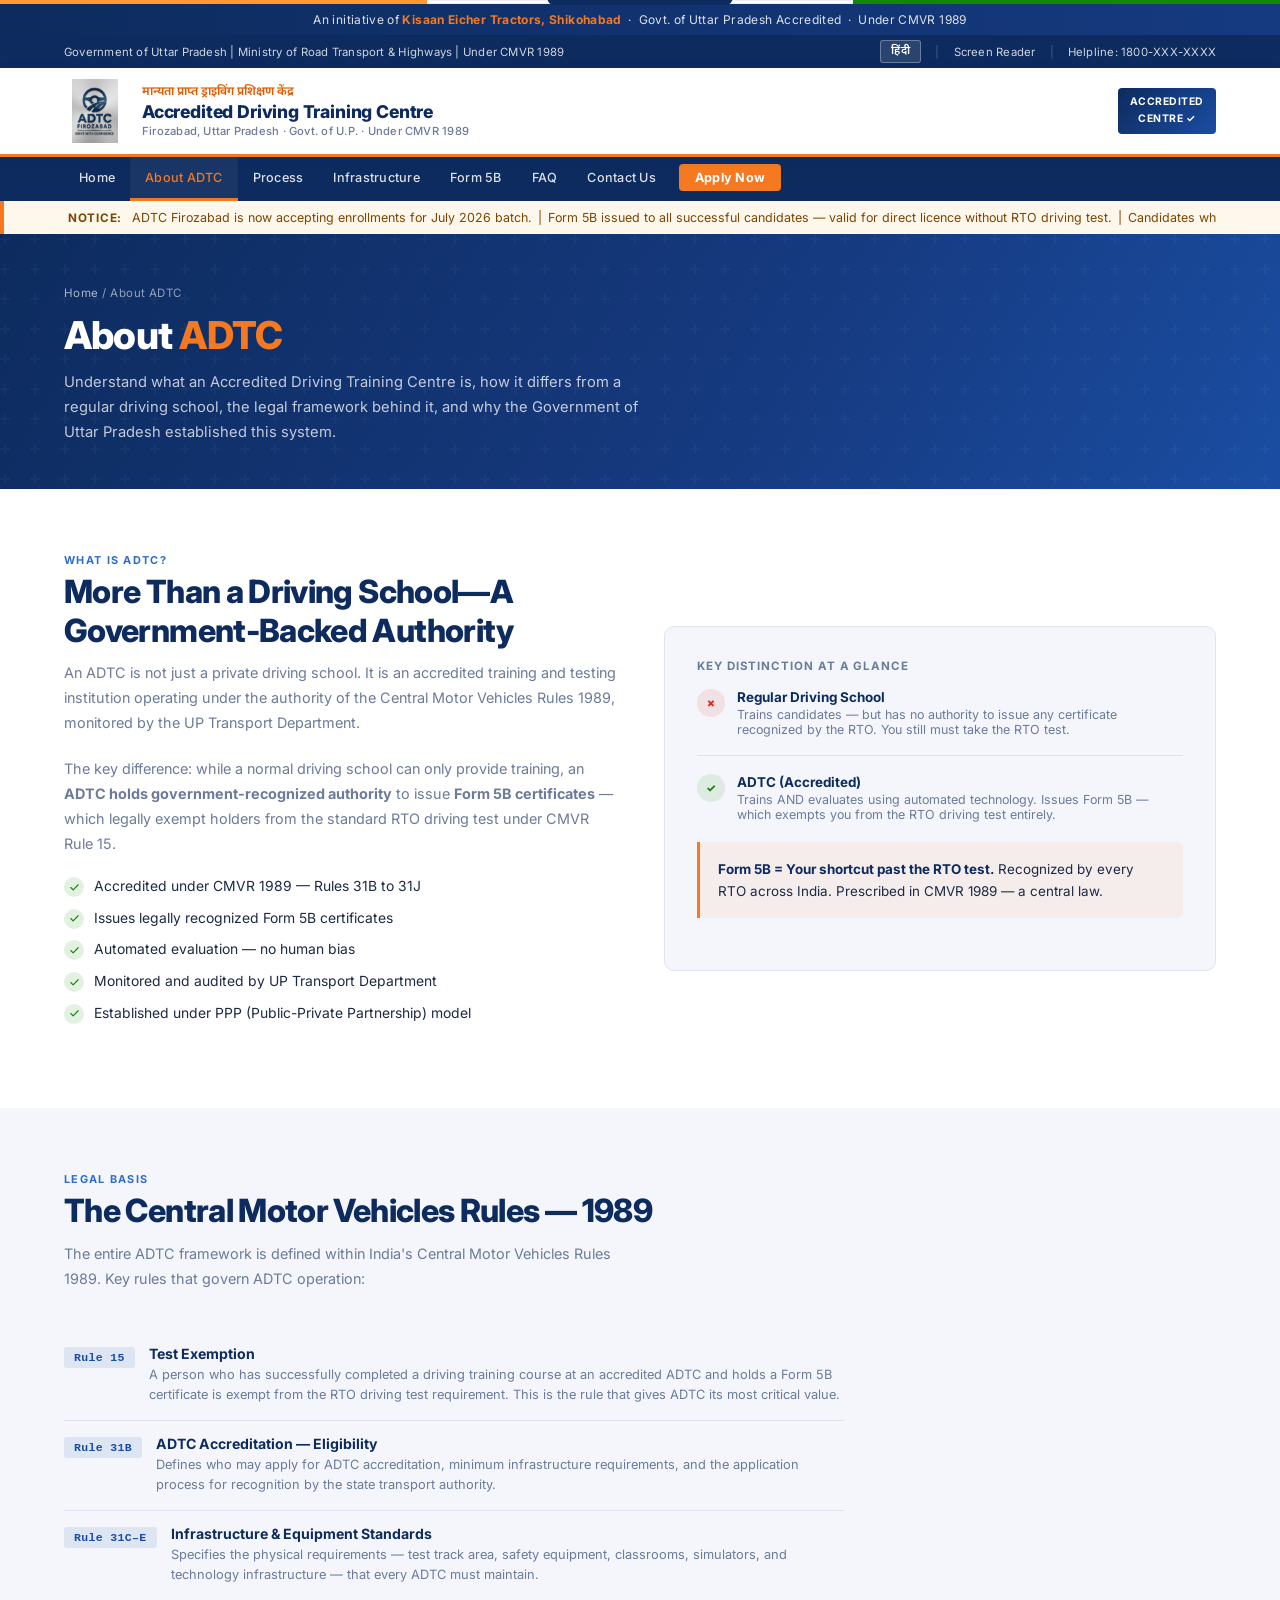
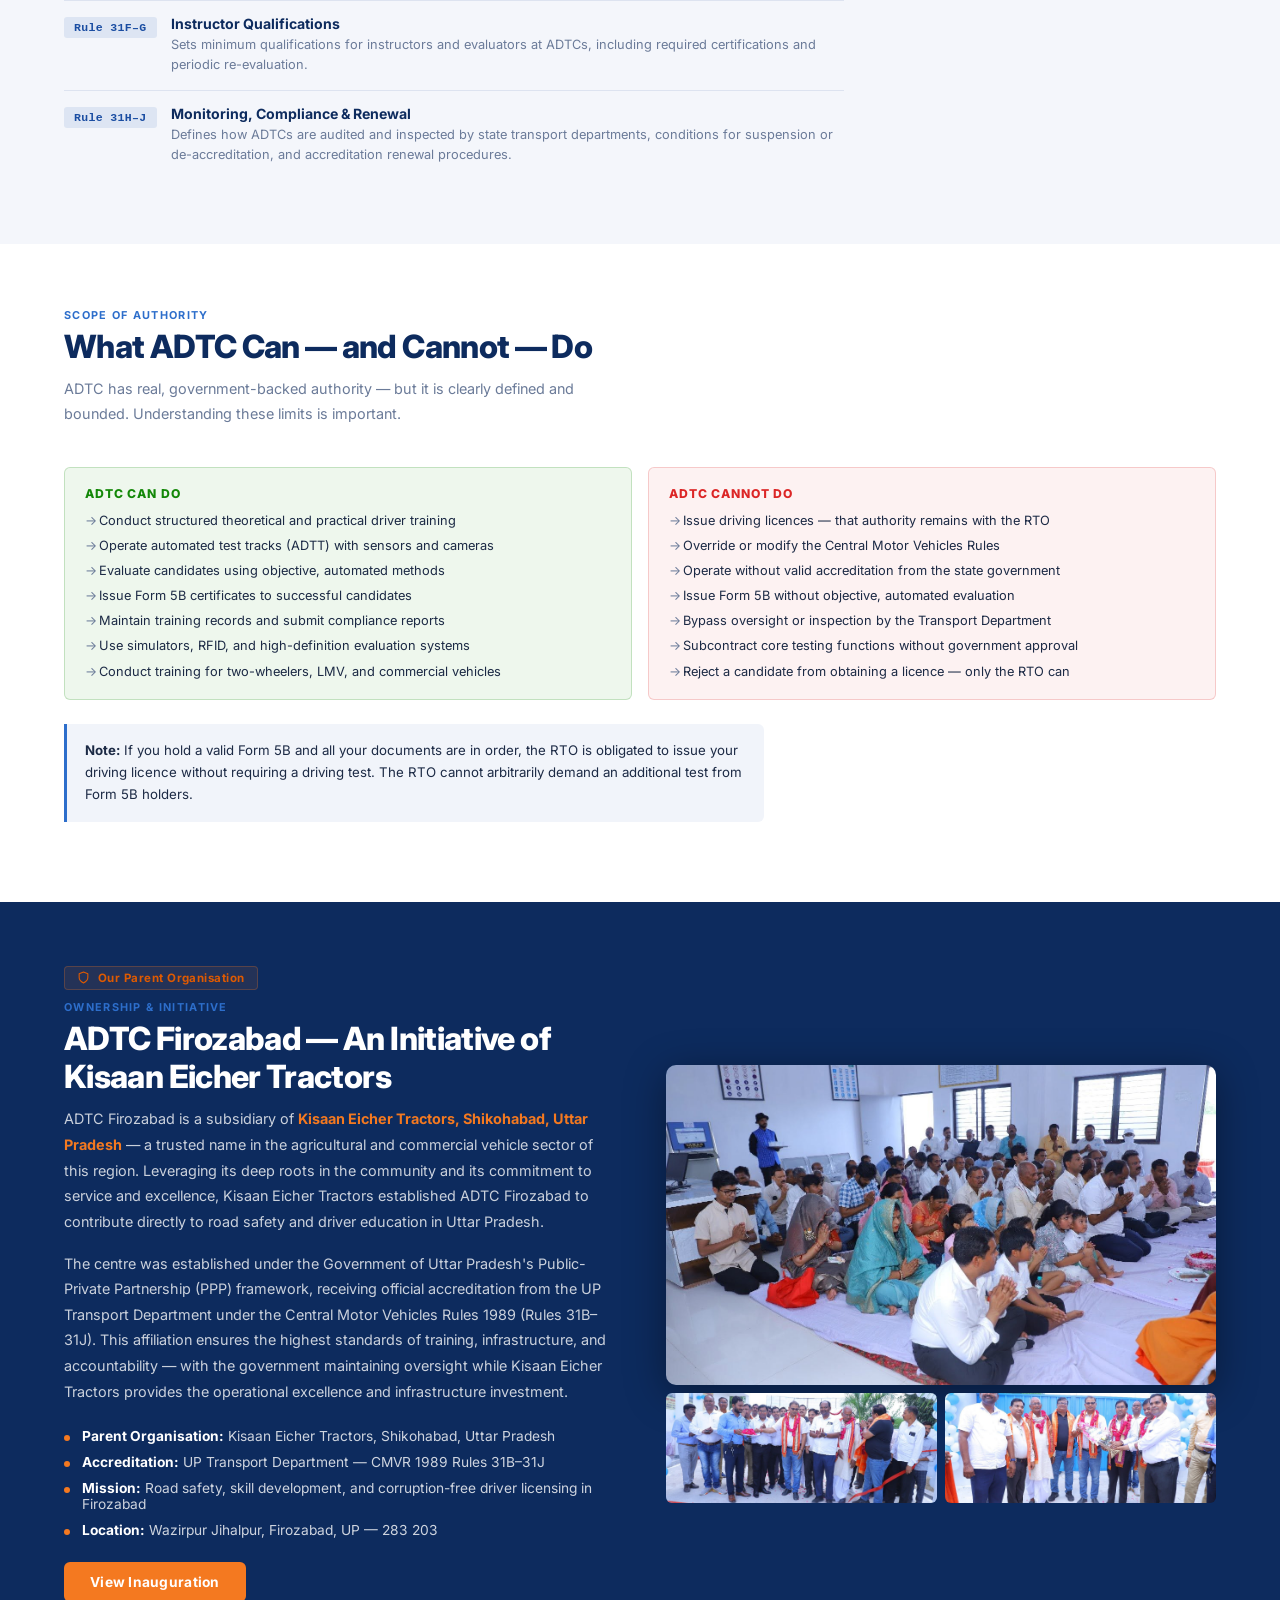
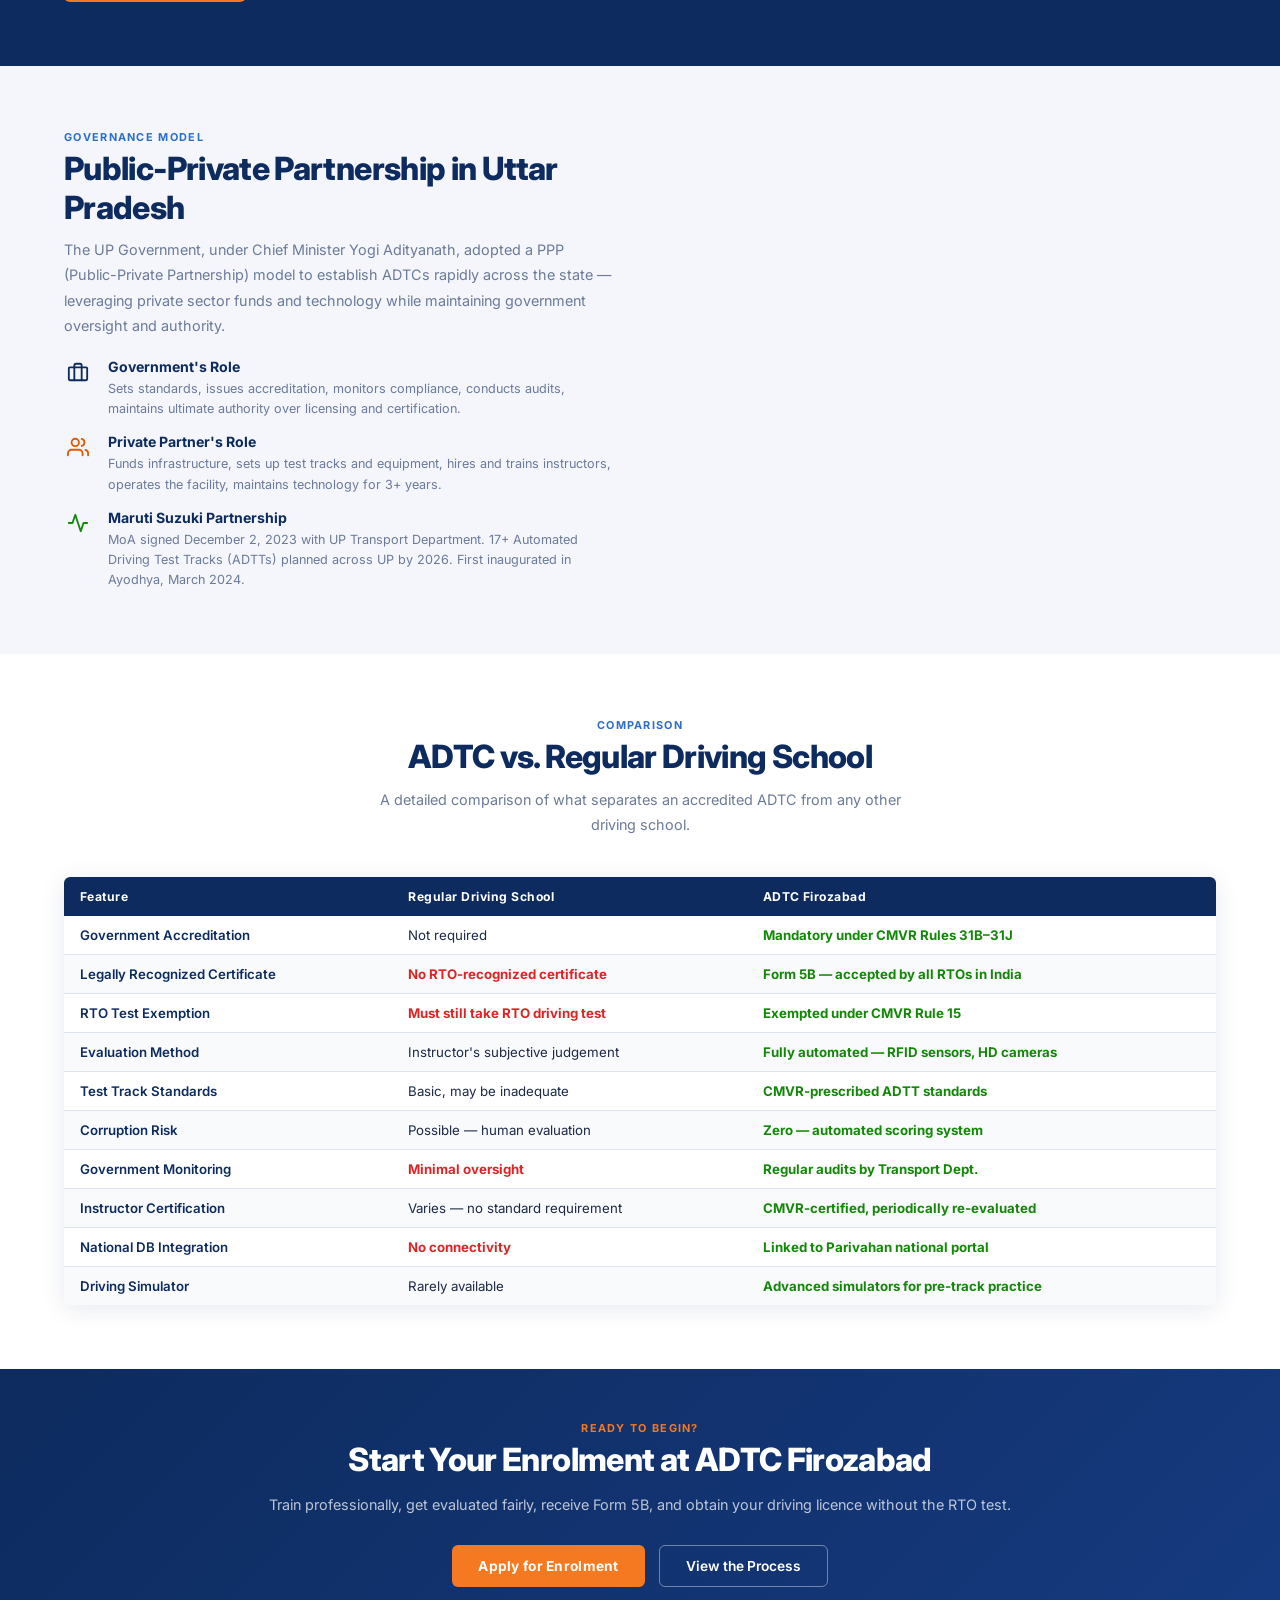
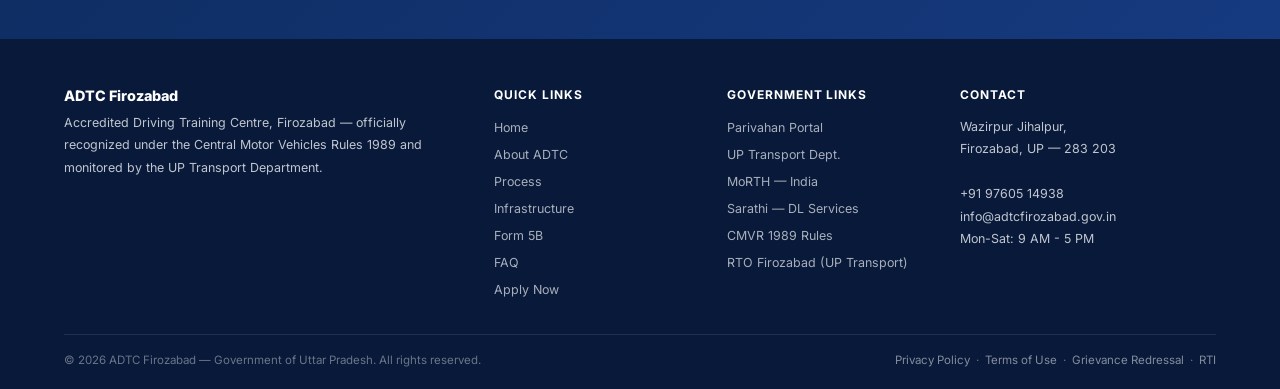
==== about.html @ 5db29a9b "Initial release: ADTC Firozabad official website Static website for the Accredited Driving Training " ====
﻿<!DOCTYPE html>
<html lang="en">
<head>
  <meta charset="UTF-8"/>
  <meta name="viewport" content="width=device-width, initial-scale=1.0"/>
  <title>About ADTC | Accredited Driving Training Centre — Firozabad</title>
  <link rel="stylesheet" href="styles.css"/>
</head>
<body>

<a href="#main-content" class="skip-link" data-key="skip">Skip to Main Content</a>
<div class="tricolor-bar"><div class="tc-saffron"></div><div class="tc-white"></div><div class="tc-green"></div></div>

<div class="ownership-bar">
  An initiative of <strong>Kisaan Eicher Tractors, Shikohabad</strong> &nbsp;&middot;&nbsp; Govt. of Uttar Pradesh Accredited &nbsp;&middot;&nbsp; Under CMVR 1989
</div>
<div class="top-strip">
  <span class="strip-left" data-key="govt-strip">Government of Uttar Pradesh | Ministry of Road Transport &amp; Highways | Under CMVR 1989</span>
  <div class="strip-right">
    <button class="lang-btn" id="lang-toggle">हिंदी</button>
    <span class="strip-divider">|</span>
    <a href="#main-content" data-key="screen">Screen Reader</a>
    <span class="strip-divider">|</span>
    <a href="tel:1033" data-key="helpline">Helpline: 1033 (Road Safety)</a>
  </div>
</div>

<header>
  <div class="logo-emblem" aria-hidden="true">
    <img src="logo/Gemini_Generated_Image_n7xuzqn7xuzqn7xu.png" alt="ADTC Firozabad" style="height:64px;width:auto;object-fit:contain;display:block;"/>
  </div>
  <div class="logo-text">
    <div class="hindi-name">मान्यता प्राप्त ड्राइविंग प्रशिक्षण केंद्र</div>
    <div class="main-name" data-key="centre-name">Accredited Driving Training Centre</div>
    <div class="sub-name" data-key="centre-sub">Firozabad, Uttar Pradesh · Govt. of U.P. · Under CMVR 1989</div>
  </div>
  <div class="header-badge" data-key="acc-badge">ACCREDITED&#10;CENTRE ✓</div>
</header>

<nav role="navigation" aria-label="Main navigation">
  <ul class="nav-links" id="navLinks">
    <li><a href="index.html" data-key="nav-home">Home</a></li>
    <li><a href="about.html" data-key="nav-about">About ADTC</a></li>
    <li><a href="process.html" data-key="nav-process">Process</a></li>
    <li><a href="infrastructure.html" data-key="nav-infra">Infrastructure</a></li>
    <li><a href="form5b.html" data-key="nav-form5b">Form 5B</a></li>
    <li><a href="faq.html" data-key="nav-faq">FAQ</a></li>
    <li><a href="contact.html" data-key="nav-contact">Contact Us</a></li>
    <li><a href="enroll.html" class="nav-cta" data-key="nav-apply">Apply Now</a></li>
  </ul>
  <button class="hamburger" id="hamburger" aria-label="Open navigation menu"><span></span><span></span><span></span></button>
</nav>

<div class="notice-bar" role="region" aria-label="Announcements">
  <span class="notice-label" data-key="notice-label">NOTICE:</span>
  <div class="notice-track-wrap">
    <span class="notice-track" data-key="notice-text">ADTC Firozabad is now accepting enrollments for July 2026 batch. &nbsp;|&nbsp; Form 5B issued to all successful candidates. &nbsp;|&nbsp; Exempted from RTO driving test under CMVR Rule 15.</span>
  </div>
</div>

<main id="main-content" tabindex="-1">

  <div class="page-hero">
    <div class="page-hero-inner">
      <div class="page-hero-crumb"><a href="index.html">Home</a> / About ADTC</div>
      <h1>About <span>ADTC</span></h1>
      <p>Understand what an Accredited Driving Training Centre is, how it differs from a regular driving school, the legal framework behind it, and why the Government of Uttar Pradesh established this system.</p>
    </div>
  </div>

  <!-- WHAT IS ADTC -->
  <section class="section">
    <div class="grid-2 grid-2-center">
      <div>
        <span class="section-label" data-key="about-label">What is ADTC?</span>
        <h2 class="section-title" data-key="about-h2">More Than a Driving School — A Government-Backed Authority</h2>
        <p style="font-size:.90rem;color:var(--muted);line-height:1.75;margin-bottom:20px;" data-key="about-p">An ADTC is not just a private driving school. It is a government-accredited training and testing institution operating under the authority of the Central Motor Vehicles Rules 1989, monitored by the UP Transport Department.</p>
        <p style="font-size:.90rem;color:var(--muted);line-height:1.75;margin-bottom:20px;">The key difference: while a normal driving school can only provide training, an <strong>ADTC holds government-recognized authority</strong> to issue <strong>Form 5B certificates</strong> — which legally exempt holders from the standard RTO driving test under CMVR Rule 15.</p>
        <ul class="check-list">
          <li><span class="chk"><svg viewBox="0 0 24 24" fill="none" stroke="currentColor" stroke-width="2.5" stroke-linecap="round" stroke-linejoin="round" aria-hidden="true"><polyline points="20,6 9,17 4,12"/></svg></span>Accredited under CMVR 1989 — Rules 31B to 31J</li>
          <li><span class="chk"><svg viewBox="0 0 24 24" fill="none" stroke="currentColor" stroke-width="2.5" stroke-linecap="round" stroke-linejoin="round" aria-hidden="true"><polyline points="20,6 9,17 4,12"/></svg></span>Issues legally recognized Form 5B certificates</li>
          <li><span class="chk"><svg viewBox="0 0 24 24" fill="none" stroke="currentColor" stroke-width="2.5" stroke-linecap="round" stroke-linejoin="round" aria-hidden="true"><polyline points="20,6 9,17 4,12"/></svg></span>Automated evaluation — no human bias</li>
          <li><span class="chk"><svg viewBox="0 0 24 24" fill="none" stroke="currentColor" stroke-width="2.5" stroke-linecap="round" stroke-linejoin="round" aria-hidden="true"><polyline points="20,6 9,17 4,12"/></svg></span>Monitored and audited by UP Transport Department</li>
          <li><span class="chk"><svg viewBox="0 0 24 24" fill="none" stroke="currentColor" stroke-width="2.5" stroke-linecap="round" stroke-linejoin="round" aria-hidden="true"><polyline points="20,6 9,17 4,12"/></svg></span>Established under PPP (Public-Private Partnership) model</li>
        </ul>
      </div>
      <div>
        <div style="background:var(--off);border:1px solid var(--border);border-radius:10px;padding:32px;">
          <div style="font-size:.72rem;font-weight:700;letter-spacing:.08em;color:var(--muted);text-transform:uppercase;margin-bottom:16px;">Key Distinction at a Glance</div>
          <div style="display:flex;flex-direction:column;gap:14px;">
            <div style="display:flex;gap:12px;align-items:flex-start;">
              <div style="width:28px;height:28px;border-radius:50%;background:rgba(220,38,38,.10);color:#dc2626;display:flex;align-items:center;justify-content:center;flex-shrink:0;font-size:.70rem;font-weight:800;">✗</div>
              <div><div style="font-size:.84rem;font-weight:700;color:var(--navy);">Regular Driving School</div><div style="font-size:.78rem;color:var(--muted);margin-top:2px;">Trains candidates — but has no authority to issue any certificate recognized by the RTO. You still must take the RTO test.</div></div>
            </div>
            <div style="border-top:1px solid var(--border);margin:4px 0;"></div>
            <div style="display:flex;gap:12px;align-items:flex-start;">
              <div style="width:28px;height:28px;border-radius:50%;background:rgba(19,136,8,.10);color:var(--green);display:flex;align-items:center;justify-content:center;flex-shrink:0;font-size:.70rem;font-weight:800;">✓</div>
              <div><div style="font-size:.84rem;font-weight:700;color:var(--navy);">ADTC (Accredited)</div><div style="font-size:.78rem;color:var(--muted);margin-top:2px;">Trains AND evaluates using automated technology. Issues Form 5B — which exempts you from the RTO driving test entirely.</div></div>
            </div>
          </div>
          <div class="highlight-box" style="margin-top:20px;">
            <p><strong>Form 5B = Your shortcut past the RTO test.</strong> Recognized by every RTO across India. Prescribed in CMVR 1989 — a central law.</p>
          </div>
        </div>
      </div>
    </div>
  </section>

  <!-- LEGAL FRAMEWORK -->
  <section class="section section-alt">
    <div class="section-header">
      <span class="section-label">Legal Basis</span>
      <h2 class="section-title">The Central Motor Vehicles Rules — 1989</h2>
      <p class="section-desc">The entire ADTC framework is defined within India's Central Motor Vehicles Rules 1989. Key rules that govern ADTC operation:</p>
    </div>
    <div style="max-width:780px;">
      <div class="legal-rule">
        <div class="rule-tag">Rule 15</div>
        <div class="rule-text">
          <h4>Test Exemption</h4>
          <p>A person who has successfully completed a driving training course at an accredited ADTC and holds a Form 5B certificate is exempt from the RTO driving test requirement. This is the rule that gives ADTC its most critical value.</p>
        </div>
      </div>
      <div class="legal-rule">
        <div class="rule-tag">Rule 31B</div>
        <div class="rule-text">
          <h4>ADTC Accreditation — Eligibility</h4>
          <p>Defines who may apply for ADTC accreditation, minimum infrastructure requirements, and the application process for recognition by the state transport authority.</p>
        </div>
      </div>
      <div class="legal-rule">
        <div class="rule-tag">Rule 31C–E</div>
        <div class="rule-text">
          <h4>Infrastructure &amp; Equipment Standards</h4>
          <p>Specifies the physical requirements — test track area, safety equipment, classrooms, simulators, and technology infrastructure — that every ADTC must maintain.</p>
        </div>
      </div>
      <div class="legal-rule">
        <div class="rule-tag">Rule 31F–G</div>
        <div class="rule-text">
          <h4>Instructor Qualifications</h4>
          <p>Sets minimum qualifications for instructors and evaluators at ADTCs, including required certifications and periodic re-evaluation.</p>
        </div>
      </div>
      <div class="legal-rule">
        <div class="rule-tag">Rule 31H–J</div>
        <div class="rule-text">
          <h4>Monitoring, Compliance &amp; Renewal</h4>
          <p>Defines how ADTCs are audited and inspected by state transport departments, conditions for suspension or de-accreditation, and accreditation renewal procedures.</p>
        </div>
      </div>
    </div>
  </section>

  <!-- AUTHORITY: CAN / CANNOT -->
  <section class="section">
    <div class="section-header">
      <span class="section-label">Scope of Authority</span>
      <h2 class="section-title">What ADTC Can — and Cannot — Do</h2>
      <p class="section-desc">ADTC has real, government-backed authority — but it is clearly defined and bounded. Understanding these limits is important.</p>
    </div>
    <div class="authority-grid">
      <div class="auth-box auth-can">
        <h4>ADTC Can Do</h4>
        <ul>
          <li>Conduct structured theoretical and practical driver training</li>
          <li>Operate automated test tracks (ADTT) with sensors and cameras</li>
          <li>Evaluate candidates using objective, automated methods</li>
          <li>Issue Form 5B certificates to successful candidates</li>
          <li>Maintain training records and submit compliance reports</li>
          <li>Use simulators, RFID, and high-definition evaluation systems</li>
          <li>Conduct training for two-wheelers, LMV, and commercial vehicles</li>
        </ul>
      </div>
      <div class="auth-box auth-cant">
        <h4>ADTC Cannot Do</h4>
        <ul>
          <li>Issue driving licences — that authority remains with the RTO</li>
          <li>Override or modify the Central Motor Vehicles Rules</li>
          <li>Operate without valid accreditation from the state government</li>
          <li>Issue Form 5B without objective, automated evaluation</li>
          <li>Bypass oversight or inspection by the Transport Department</li>
          <li>Subcontract core testing functions without government approval</li>
          <li>Reject a candidate from obtaining a licence — only the RTO can</li>
        </ul>
      </div>
    </div>
    <div class="info-box" style="margin-top:24px;max-width:700px;">
      <p><strong>Note:</strong> If you hold a valid Form 5B and all your documents are in order, the RTO is obligated to issue your driving licence without requiring a driving test. The RTO cannot arbitrarily demand an additional test from Form 5B holders.</p>
    </div>
  </section>

  <!-- OWNERSHIP: KISAAN EICHER -->
  <section class="section" style="background:var(--navy);color:#fff;">
    <div class="grid-2 grid-2-center" style="gap:52px;">
      <div>
        <div class="owner-tag">
          <svg viewBox="0 0 24 24" fill="none" stroke="currentColor" stroke-width="2" stroke-linecap="round" stroke-linejoin="round" width="13" height="13" aria-hidden="true"><path d="M12 22s8-4 8-10V5l-8-3-8 3v7c0 6 8 10 8 10z"/></svg>
          Our Parent Organisation
        </div>
        <span class="section-label">Ownership &amp; Initiative</span>
        <h2 class="section-title" style="color:#fff;">ADTC Firozabad — An Initiative of Kisaan Eicher Tractors</h2>
        <p style="font-size:.90rem;color:rgba(255,255,255,.78);line-height:1.78;margin-bottom:16px;">
          ADTC Firozabad is a subsidiary of <strong style="color:var(--saffron);">Kisaan Eicher Tractors, Shikohabad, Uttar Pradesh</strong> — a trusted name in the agricultural and commercial vehicle sector of this region. Leveraging its deep roots in the community and its commitment to service and excellence, Kisaan Eicher Tractors established ADTC Firozabad to contribute directly to road safety and driver education in Uttar Pradesh.
        </p>
        <p style="font-size:.90rem;color:rgba(255,255,255,.78);line-height:1.78;margin-bottom:24px;">
          The centre was established under the Government of Uttar Pradesh's Public-Private Partnership (PPP) framework, receiving official accreditation from the UP Transport Department under the Central Motor Vehicles Rules 1989 (Rules 31B–31J). This affiliation ensures the highest standards of training, infrastructure, and accountability — with the government maintaining oversight while Kisaan Eicher Tractors provides the operational excellence and infrastructure investment.
        </p>
        <div style="display:flex;flex-direction:column;gap:10px;margin-bottom:24px;">
          <div style="display:flex;gap:12px;align-items:flex-start;">
            <div style="width:6px;height:6px;border-radius:50%;background:var(--saffron);flex-shrink:0;margin-top:7px;"></div>
            <span style="font-size:.86rem;color:rgba(255,255,255,.80);"><strong style="color:#fff;">Parent Organisation:</strong> Kisaan Eicher Tractors, Shikohabad, Uttar Pradesh</span>
          </div>
          <div style="display:flex;gap:12px;align-items:flex-start;">
            <div style="width:6px;height:6px;border-radius:50%;background:var(--saffron);flex-shrink:0;margin-top:7px;"></div>
            <span style="font-size:.86rem;color:rgba(255,255,255,.80);"><strong style="color:#fff;">Accreditation:</strong> UP Transport Department — CMVR 1989 Rules 31B–31J</span>
          </div>
          <div style="display:flex;gap:12px;align-items:flex-start;">
            <div style="width:6px;height:6px;border-radius:50%;background:var(--saffron);flex-shrink:0;margin-top:7px;"></div>
            <span style="font-size:.86rem;color:rgba(255,255,255,.80);"><strong style="color:#fff;">Mission:</strong> Road safety, skill development, and corruption-free driver licensing in Firozabad</span>
          </div>
          <div style="display:flex;gap:12px;align-items:flex-start;">
            <div style="width:6px;height:6px;border-radius:50%;background:var(--saffron);flex-shrink:0;margin-top:7px;"></div>
            <span style="font-size:.86rem;color:rgba(255,255,255,.80);"><strong style="color:#fff;">Location:</strong> Wazirpur Jihalpur, Firozabad, UP — 283 203</span>
          </div>
        </div>
        <a href="inauguration.html" class="btn-primary">View Inauguration</a>
      </div>
      <div>
        <!-- Inauguration photo feature -->
        <div style="border-radius:10px;overflow:hidden;box-shadow:0 8px 40px rgba(0,0,0,.40);">
          <img src="inaugration/540270522_122118559070961921_4867444139799136682_n.jpg"
               alt="ADTC Firozabad inauguration — Kisaan Eicher Tractors"
               style="width:100%;height:320px;object-fit:cover;display:block;"
               loading="lazy"/>
        </div>
        <div style="display:grid;grid-template-columns:1fr 1fr;gap:8px;margin-top:8px;">
          <div style="border-radius:6px;overflow:hidden;">
            <img src="inaugration/540607357_122118559196961921_6285675502783844334_n.jpg" alt="Inauguration" style="width:100%;height:110px;object-fit:cover;display:block;" loading="lazy"/>
          </div>
          <div style="border-radius:6px;overflow:hidden;">
            <img src="inaugration/541504365_122118559136961921_4241735567549159049_n.jpg" alt="Inauguration" style="width:100%;height:110px;object-fit:cover;display:block;" loading="lazy"/>
          </div>
        </div>
      </div>
    </div>
  </section>

  <!-- PPP MODEL -->
  <section class="section section-alt">
    <div class="grid-2 grid-2-center">
      <div>
        <span class="section-label">Governance Model</span>
        <h2 class="section-title">Public-Private Partnership in Uttar Pradesh</h2>
        <p style="font-size:.90rem;color:var(--muted);line-height:1.75;margin-bottom:20px;">The UP Government, under Chief Minister Yogi Adityanath, adopted a PPP (Public-Private Partnership) model to establish ADTCs rapidly across the state — leveraging private sector funds and technology while maintaining government oversight and authority.</p>
        <div style="display:flex;flex-direction:column;gap:14px;">
          <div class="feature-item">
            <div class="icon-box ib-navy"><svg viewBox="0 0 24 24" fill="none" stroke="currentColor" stroke-width="2" stroke-linecap="round" stroke-linejoin="round" aria-hidden="true"><rect x="2" y="7" width="20" height="14" rx="1"/><path d="M16 21V5a2 2 0 00-2-2h-4a2 2 0 00-2 2v16"/></svg></div>
            <div class="fi-text"><h4>Government's Role</h4><p>Sets standards, issues accreditation, monitors compliance, conducts audits, maintains ultimate authority over licensing and certification.</p></div>
          </div>
          <div class="feature-item">
            <div class="icon-box ib-org"><svg viewBox="0 0 24 24" fill="none" stroke="currentColor" stroke-width="2" stroke-linecap="round" stroke-linejoin="round" aria-hidden="true"><path d="M17 21v-2a4 4 0 00-4-4H5a4 4 0 00-4 4v2"/><circle cx="9" cy="7" r="4"/><path d="M23 21v-2a4 4 0 00-3-3.87"/><path d="M16 3.13a4 4 0 010 7.75"/></svg></div>
            <div class="fi-text"><h4>Private Partner's Role</h4><p>Funds infrastructure, sets up test tracks and equipment, hires and trains instructors, operates the facility, maintains technology for 3+ years.</p></div>
          </div>
          <div class="feature-item">
            <div class="icon-box ib-green"><svg viewBox="0 0 24 24" fill="none" stroke="currentColor" stroke-width="2" stroke-linecap="round" stroke-linejoin="round" aria-hidden="true"><polyline points="22,12 18,12 15,21 9,3 6,12 2,12"/></svg></div>
            <div class="fi-text"><h4>Maruti Suzuki Partnership</h4><p>MoA signed December 2, 2023 with UP Transport Department. 17+ Automated Driving Test Tracks (ADTTs) planned across UP by 2026. First inaugurated in Ayodhya, March 2024.</p></div>
          </div>
        </div>
      </div>
    </div>
  </section>

  <!-- COMPARISON TABLE -->
  <section class="section">
    <div class="section-header centered">
      <span class="section-label">Comparison</span>
      <h2 class="section-title">ADTC vs. Regular Driving School</h2>
      <p class="section-desc">A detailed comparison of what separates an accredited ADTC from any other driving school.</p>
    </div>
    <div class="data-table-wrap">
      <table class="data-table">
        <thead>
          <tr><th>Feature</th><th>Regular Driving School</th><th>ADTC Firozabad</th></tr>
        </thead>
        <tbody>
          <tr><td>Government Accreditation</td><td>Not required</td><td><span class="badge-yes">Mandatory under CMVR Rules 31B–31J</span></td></tr>
          <tr><td>Legally Recognized Certificate</td><td><span class="badge-no">No RTO-recognized certificate</span></td><td><span class="badge-yes">Form 5B — accepted by all RTOs in India</span></td></tr>
          <tr><td>RTO Test Exemption</td><td><span class="badge-no">Must still take RTO driving test</span></td><td><span class="badge-yes">Exempted under CMVR Rule 15</span></td></tr>
          <tr><td>Evaluation Method</td><td>Instructor's subjective judgement</td><td><span class="badge-yes">Fully automated — RFID sensors, HD cameras</span></td></tr>
          <tr><td>Test Track Standards</td><td>Basic, may be inadequate</td><td><span class="badge-yes">CMVR-prescribed ADTT standards</span></td></tr>
          <tr><td>Corruption Risk</td><td>Possible — human evaluation</td><td><span class="badge-yes">Zero — automated scoring system</span></td></tr>
          <tr><td>Government Monitoring</td><td><span class="badge-no">Minimal oversight</span></td><td><span class="badge-yes">Regular audits by Transport Dept.</span></td></tr>
          <tr><td>Instructor Certification</td><td>Varies — no standard requirement</td><td><span class="badge-yes">CMVR-certified, periodically re-evaluated</span></td></tr>
          <tr><td>National DB Integration</td><td><span class="badge-no">No connectivity</span></td><td><span class="badge-yes">Linked to Parivahan national portal</span></td></tr>
          <tr><td>Driving Simulator</td><td>Rarely available</td><td><span class="badge-yes">Advanced simulators for pre-track practice</span></td></tr>
        </tbody>
      </table>
    </div>
  </section>

  <!-- CTA -->
  <section class="section section-navy" style="text-align:center;padding:52px 5%;">
    <span class="section-label">Ready to Begin?</span>
    <h2 class="section-title" style="margin:0 auto 12px;">Start Your Enrolment at ADTC Firozabad</h2>
    <p class="section-desc" style="margin:0 auto 28px;">Train professionally, get evaluated fairly, receive Form 5B, and obtain your driving licence without the RTO test.</p>
    <div style="display:flex;gap:14px;justify-content:center;flex-wrap:wrap;">
      <a href="enroll.html" class="btn-primary">Apply for Enrolment</a>
      <a href="process.html" class="btn-outline">View the Process</a>
    </div>
  </section>

</main>

<footer>
  <div class="footer-grid">
    <div class="footer-col">
      <div class="footer-brand" data-key="f-brand">ADTC Firozabad</div>
      <p>Accredited Driving Training Centre, Firozabad — officially recognized under the Central Motor Vehicles Rules 1989 and monitored by the UP Transport Department.</p>
    </div>
    <div class="footer-col">
      <h4 data-key="f-h2">Quick Links</h4>
      <ul>
        <li><a href="index.html">Home</a></li><li><a href="about.html">About ADTC</a></li><li><a href="process.html">Process</a></li>
        <li><a href="infrastructure.html">Infrastructure</a></li><li><a href="form5b.html">Form 5B</a></li><li><a href="faq.html">FAQ</a></li><li><a href="enroll.html">Apply Now</a></li>
      </ul>
    </div>
    <div class="footer-col">
      <h4 data-key="f-h3">Government Links</h4>
      <ul>
        <li><a href="https://parivahan.gov.in/" target="_blank" rel="noopener noreferrer">Parivahan Portal</a></li><li><a href="https://uptransport.upsdc.gov.in/" target="_blank" rel="noopener noreferrer">UP Transport Dept.</a></li>
        <li><a href="https://morth.nic.in/" target="_blank" rel="noopener noreferrer">MoRTH — India</a></li><li><a href="https://sarathi.parivahan.gov.in/" target="_blank" rel="noopener noreferrer">Sarathi — DL Services</a></li>
        <li><a href="https://morth.nic.in/central-motor-vehicle-rules" target="_blank" rel="noopener noreferrer">CMVR 1989 Rules</a></li><li><a href="https://uptransport.upsdc.gov.in/" target="_blank" rel="noopener noreferrer">RTO Firozabad (UP Transport)</a></li>
      </ul>
    </div>
    <div class="footer-col">
      <h4 data-key="f-h4">Contact</h4>
      <p>Wazirpur Jihalpur,<br>Firozabad, UP — 283 203<br><br>+91 97605 14938<br>info@adtcfirozabad.gov.in<br>Mon-Sat: 9 AM - 5 PM</p>
    </div>
  </div>
  <div class="footer-bottom">
    <span data-key="f-copy">© 2026 ADTC Firozabad — Government of Uttar Pradesh. All rights reserved.</span>
    <span><a href="privacy.html" data-key="f-privacy">Privacy Policy</a> &nbsp;·&nbsp; <a href="terms.html" data-key="f-terms">Terms of Use</a> &nbsp;·&nbsp; <a href="grievance.html" data-key="f-grievance">Grievance Redressal</a> &nbsp;·&nbsp; <a href="rti.html" data-key="f-rti">RTI</a></span>
  </div>
</footer>
<button id="backTop" aria-label="Back to top"><svg viewBox="0 0 24 24" fill="none" stroke="currentColor" stroke-width="2.5" stroke-linecap="round" stroke-linejoin="round" aria-hidden="true"><line x1="12" y1="19" x2="12" y2="5"/><polyline points="5,12 12,5 19,12"/></svg></button>
<script src="script.js"></script>
</body>
</html>
---- styles.css ----
/* ═══════════════════════════════════════════════════
   ADTC Firozabad — Shared Stylesheet
   ═══════════════════════════════════════════════════ */

@import url('https://fonts.googleapis.com/css2?family=Inter:wght@300;400;500;600;700;800&family=Noto+Sans+Devanagari:wght@400;500;600;700&display=swap');

:root {
  --navy:    #0d2b5e;
  --blue:    #1a4da2;
  --sky:     #2d6ecb;
  --orange:  #e05a00;
  --saffron: #f47920;
  --green:   #138808;
  --red:     #dc2626;
  --white:   #ffffff;
  --off:     #f4f6fb;
  --muted:   #6b7b99;
  --border:  #dde3f0;
  --text:    #1c2a45;
  --shadow:  0 4px 24px rgba(13,43,94,.10);
  --radius:  6px;
}

* { margin: 0; padding: 0; box-sizing: border-box; }
html { scroll-behavior: smooth; }
body { font-family: 'Inter', sans-serif; color: var(--text); background: var(--white); }

/* ── ACCESSIBILITY ── */
.skip-link {
  position: fixed;
  left: 50%;
  transform: translateX(-50%) translateY(-120%);
  top: 12px;
  background: var(--navy);
  color: #fff;
  padding: 10px 24px;
  font-size: .85rem;
  font-weight: 700;
  z-index: 9999;
  text-decoration: none;
  border-radius: var(--radius);
  transition: transform .2s;
  white-space: nowrap;
}
.skip-link:focus { transform: translateX(-50%) translateY(0); outline: 3px solid var(--saffron); outline-offset: 2px; }

/* ── TRICOLOR ── */
.tricolor-bar { height: 4px; display: flex; }
.tricolor-bar .tc-saffron { flex:1; background:#FF9933; }
.tricolor-bar .tc-white   { flex:1; background:#FFFFFF; border-top:1px solid #eee; border-bottom:1px solid #eee; }
.tricolor-bar .tc-green   { flex:1; background:#138808; }

/* ── TOP STRIP ── */
.top-strip {
  background: var(--navy);
  color: rgba(255,255,255,.80);
  font-size: .71rem;
  letter-spacing: .02em;
  display: flex;
  justify-content: space-between;
  align-items: center;
  padding: 5px 5%;
  gap: 12px;
  flex-wrap: wrap;
}
.strip-right { display: flex; gap: 14px; align-items: center; flex-wrap: wrap; }
.top-strip a { color: rgba(255,255,255,.80); text-decoration: none; }
.top-strip a:hover { color: var(--saffron); }
.strip-divider { opacity: .3; }
.lang-btn {
  background: rgba(255,255,255,.12);
  border: 1px solid rgba(255,255,255,.30);
  color: #fff;
  font-size: .71rem;
  font-weight: 600;
  padding: 3px 10px;
  border-radius: 3px;
  cursor: pointer;
  letter-spacing: .04em;
  font-family: 'Noto Sans Devanagari', 'Inter', sans-serif;
  transition: background .2s;
}
.lang-btn:hover { background: rgba(255,255,255,.22); }

/* ── HEADER ── */
header {
  background: var(--white);
  border-bottom: 3px solid var(--saffron);
  padding: 12px 5%;
  display: flex;
  align-items: center;
  gap: 16px;
  box-shadow: 0 2px 12px rgba(13,43,94,.07);
  position: sticky;
  top: 0;
  z-index: 800;
}
.logo-emblem { width: 58px; height: 58px; flex-shrink: 0; }
.logo-emblem svg { width: 58px; height: 58px; }
.logo-text { flex: 1; min-width: 0; }
.logo-text .hindi-name {
  font-family: 'Noto Sans Devanagari', sans-serif;
  font-size: .76rem;
  color: var(--orange);
  font-weight: 600;
  margin-bottom: 1px;
}
.logo-text .main-name {
  font-size: 1.1rem;
  font-weight: 800;
  color: var(--navy);
  line-height: 1.2;
  letter-spacing: -.01em;
}
.logo-text .sub-name {
  font-size: .70rem;
  color: var(--muted);
  font-weight: 500;
  margin-top: 2px;
  letter-spacing: .02em;
}
.header-badge {
  background: linear-gradient(135deg, var(--navy), var(--blue));
  color: var(--white);
  font-size: .65rem;
  font-weight: 700;
  padding: 6px 12px;
  border-radius: 4px;
  text-align: center;
  line-height: 1.6;
  letter-spacing: .05em;
  flex-shrink: 0;
  white-space: pre-line;
}

/* ── NAV ── */
nav {
  background: var(--navy);
  padding: 0 5%;
  display: flex;
  align-items: center;
  position: relative;
  z-index: 700;
}
.nav-links {
  display: flex;
  list-style: none;
  gap: 0;
  flex-wrap: nowrap;
}
.nav-links li a {
  display: block;
  padding: 13px 15px;
  color: rgba(255,255,255,.85);
  text-decoration: none;
  font-size: .79rem;
  font-weight: 500;
  letter-spacing: .02em;
  transition: background .15s, color .15s;
  border-bottom: 3px solid transparent;
  white-space: nowrap;
}
.nav-links li a:hover,
.nav-links li a.active {
  color: var(--saffron);
  background: rgba(255,255,255,.05);
  border-bottom-color: var(--saffron);
}
.nav-cta {
  background: var(--saffron) !important;
  color: var(--white) !important;
  font-weight: 700 !important;
  margin: 7px 0 7px 8px;
  border-radius: 4px;
  padding: 6px 16px !important;
  border-bottom: none !important;
}
.nav-cta:hover { background: var(--orange) !important; }
.hamburger { display: none; margin-left: auto; background: none; border: none; cursor: pointer; padding: 8px; }
.hamburger span { display: block; width: 22px; height: 2px; background: #fff; margin: 5px 0; border-radius: 2px; }

/* ── NOTICE BAR ── */
.notice-bar {
  background: #fef8ec;
  border-left: 4px solid var(--saffron);
  padding: 9px 5%;
  display: flex;
  align-items: center;
  gap: 10px;
  font-size: .78rem;
  color: #7c4500;
  overflow: hidden;
}
.notice-label {
  font-weight: 700;
  flex-shrink: 0;
  font-size: .73rem;
  letter-spacing: .06em;
  text-transform: uppercase;
}
.notice-track-wrap { overflow: hidden; flex: 1; }
.notice-track {
  display: inline-block;
  white-space: nowrap;
  animation: scrollNotice 36s linear infinite;
}
.notice-track:hover { animation-play-state: paused; }
@keyframes scrollNotice {
  0%   { transform: translateX(100vw); }
  100% { transform: translateX(-100%); }
}

/* ── PAGE HERO ── */
.page-hero {
  background: linear-gradient(120deg, var(--navy) 0%, #163a80 60%, var(--blue) 100%);
  color: var(--white);
  padding: 52px 5% 44px;
  position: relative;
  overflow: hidden;
}
.page-hero::before {
  content: '';
  position: absolute;
  inset: 0;
  background: url("data:image/svg+xml,%3Csvg width='60' height='60' viewBox='0 0 60 60' xmlns='http://www.w3.org/2000/svg'%3E%3Cg fill='%23ffffff' fill-opacity='0.03'%3E%3Cpath d='M36 34v-4h-2v4h-4v2h4v4h2v-4h4v-2h-4zm0-30V0h-2v4h-4v2h4v4h2V6h4V4h-4zM6 34v-4H4v4H0v2h4v4h2v-4h4v-2H6zM6 4V0H4v4H0v2h4v4h2V6h4V4H6z'/%3E%3C/g%3E%3C/svg%3E");
}
.page-hero-inner { position: relative; max-width: 760px; }
.page-hero-crumb {
  font-size: .72rem;
  color: rgba(255,255,255,.55);
  margin-bottom: 12px;
  letter-spacing: .04em;
}
.page-hero-crumb a { color: rgba(255,255,255,.65); text-decoration: none; }
.page-hero-crumb a:hover { color: var(--saffron); }
.page-hero h1 {
  font-size: clamp(1.6rem, 3.5vw, 2.4rem);
  font-weight: 800;
  line-height: 1.2;
  letter-spacing: -.02em;
  margin-bottom: 12px;
}
.page-hero h1 span { color: var(--saffron); }
.page-hero p {
  font-size: .92rem;
  color: rgba(255,255,255,.75);
  line-height: 1.7;
  max-width: 580px;
}

/* ── MAIN CONTENT ── */
main { outline: none; }

/* ── SECTIONS ── */
.section { padding: 64px 5%; }
.section-alt { background: var(--off); }
.section-navy { background: linear-gradient(135deg, var(--navy), #163a80); color: #fff; }

.section-label {
  font-size: .68rem;
  font-weight: 700;
  letter-spacing: .12em;
  text-transform: uppercase;
  color: var(--sky);
  margin-bottom: 6px;
  display: block;
}
.section-navy .section-label { color: var(--saffron); }

.section-title {
  font-size: clamp(1.4rem, 2.8vw, 2rem);
  font-weight: 800;
  color: var(--navy);
  letter-spacing: -.02em;
  line-height: 1.2;
  margin-bottom: 10px;
}
.section-navy .section-title { color: #fff; }

.section-desc {
  font-size: .90rem;
  color: var(--muted);
  max-width: 560px;
  line-height: 1.75;
}
.section-navy .section-desc { color: rgba(255,255,255,.72); max-width: none; }

.section-header { margin-bottom: 40px; }
.section-header.centered { text-align: center; }
.section-header.centered .section-desc { margin: 0 auto; }

/* ── BUTTONS ── */
.btn-primary {
  display: inline-flex;
  align-items: center;
  gap: 8px;
  background: var(--saffron);
  color: #fff;
  border: none;
  padding: 12px 26px;
  border-radius: var(--radius);
  font-size: .86rem;
  font-weight: 700;
  cursor: pointer;
  text-decoration: none;
  transition: background .2s, transform .1s;
  letter-spacing: .02em;
  font-family: inherit;
}
.btn-primary:hover { background: var(--orange); transform: translateY(-1px); }

.btn-outline {
  display: inline-flex;
  align-items: center;
  gap: 8px;
  background: transparent;
  color: #fff;
  border: 1.5px solid rgba(255,255,255,.40);
  padding: 12px 26px;
  border-radius: var(--radius);
  font-size: .86rem;
  font-weight: 600;
  cursor: pointer;
  text-decoration: none;
  transition: border-color .2s, background .2s;
  font-family: inherit;
}
.btn-outline:hover { border-color: #fff; background: rgba(255,255,255,.08); }

.btn-navy {
  display: inline-flex;
  align-items: center;
  gap: 8px;
  background: var(--navy);
  color: #fff;
  border: none;
  padding: 12px 26px;
  border-radius: var(--radius);
  font-size: .86rem;
  font-weight: 700;
  cursor: pointer;
  text-decoration: none;
  transition: background .2s;
  font-family: inherit;
}
.btn-navy:hover { background: var(--blue); }

/* ── SVG ICONS ── */
.icon {
  width: 20px;
  height: 20px;
  flex-shrink: 0;
  display: inline-block;
  vertical-align: middle;
}
.icon-sm { width: 16px; height: 16px; }
.icon-lg { width: 26px; height: 26px; }

/* ── ICON BOX ── */
.icon-box {
  width: 28px;
  height: 28px;
  display: flex;
  align-items: center;
  justify-content: center;
  flex-shrink: 0;
}
.icon-box svg { width: 22px; height: 22px; }
.ib-blue   { color: var(--blue); }
.ib-green  { color: var(--green); }
.ib-org    { color: var(--orange); }
.ib-navy   { color: var(--navy); }
.ib-red    { color: var(--red); }

/* ── GRID LAYOUTS ── */
.grid-2 { display: grid; grid-template-columns: 1fr 1fr; gap: 48px; align-items: start; }
.grid-2-center { align-items: center; }
.grid-3 { display: grid; grid-template-columns: repeat(3, 1fr); gap: 24px; }
.grid-4 { display: grid; grid-template-columns: repeat(4, 1fr); gap: 20px; }
.grid-auto { display: grid; grid-template-columns: repeat(auto-fit, minmax(220px, 1fr)); gap: 20px; }

/* ── CARDS ── */
.card {
  background: var(--white);
  border: 1px solid var(--border);
  border-radius: var(--radius);
  padding: 28px 24px;
  transition: box-shadow .2s, transform .2s;
}
.card:hover { box-shadow: var(--shadow); transform: translateY(-3px); }
.card h3 { font-size: .92rem; font-weight: 700; color: var(--navy); margin: 14px 0 8px; }
.card p  { font-size: .81rem; color: var(--muted); line-height: 1.65; }

.card-link { text-decoration: none; display: block; }
.card-link .card-arrow {
  display: inline-flex;
  align-items: center;
  gap: 5px;
  font-size: .78rem;
  font-weight: 700;
  color: var(--sky);
  margin-top: 14px;
}
.card-link .card-arrow svg { width: 14px; height: 14px; }
.card-link:hover .card-arrow { color: var(--orange); }

/* ── CHECK LIST ── */
.check-list { list-style: none; display: flex; flex-direction: column; gap: 10px; margin: 20px 0; }
.check-list li {
  display: flex;
  align-items: flex-start;
  gap: 10px;
  font-size: .87rem;
  color: var(--text);
  line-height: 1.55;
}
.check-list li .chk {
  width: 20px;
  height: 20px;
  border-radius: 50%;
  background: rgba(19,136,8,.12);
  color: var(--green);
  display: flex;
  align-items: center;
  justify-content: center;
  flex-shrink: 0;
  margin-top: 1px;
}
.check-list li .chk svg { width: 11px; height: 11px; }

/* ── PROCESS STEPS ── */
.steps-grid { display: grid; grid-template-columns: repeat(auto-fit, minmax(200px, 1fr)); gap: 20px; }
.step-card {
  background: var(--white);
  border: 1px solid var(--border);
  border-radius: var(--radius);
  padding: 28px 20px;
  text-align: center;
  position: relative;
}
.step-number {
  width: 44px;
  height: 44px;
  border-radius: 50%;
  background: var(--navy);
  color: #fff;
  font-size: .85rem;
  font-weight: 800;
  display: flex;
  align-items: center;
  justify-content: center;
  margin: 0 auto 16px;
}
.step-card h3 { font-size: .88rem; font-weight: 700; color: var(--navy); margin-bottom: 8px; }
.step-card p  { font-size: .78rem; color: var(--muted); line-height: 1.65; }

/* ── TABLE ── */
.data-table-wrap { overflow-x: auto; border-radius: var(--radius); box-shadow: var(--shadow); }
.data-table { width: 100%; border-collapse: collapse; font-size: .83rem; }
.data-table th {
  background: var(--navy);
  color: #fff;
  padding: 12px 16px;
  text-align: left;
  font-weight: 700;
  font-size: .76rem;
  letter-spacing: .04em;
  white-space: nowrap;
}
.data-table td { padding: 11px 16px; border-bottom: 1px solid var(--border); color: var(--text); }
.data-table tr:last-child td { border-bottom: none; }
.data-table tr:nth-child(even) td { background: #f9fafc; }
.data-table tr:hover td { background: rgba(26,77,162,.04); }
.data-table td:first-child { font-weight: 600; color: var(--navy); }
.badge-yes { color: var(--green); font-weight: 700; }
.badge-no  { color: var(--red);   font-weight: 700; }

/* ── FAQ ── */
.faq-wrap { max-width: 800px; margin: 0 auto; }
.faq-item { background: #fff; border: 1px solid var(--border); border-radius: var(--radius); margin-bottom: 10px; overflow: hidden; }
.faq-q {
  width: 100%;
  background: none;
  border: none;
  padding: 16px 20px;
  text-align: left;
  cursor: pointer;
  display: flex;
  justify-content: space-between;
  align-items: center;
  font-size: .87rem;
  font-weight: 600;
  color: var(--navy);
  gap: 12px;
  font-family: inherit;
}
.faq-q:hover { background: rgba(26,77,162,.03); }
.faq-arrow { flex-shrink: 0; color: var(--sky); transition: transform .3s; width: 18px; height: 18px; }
.faq-item.open .faq-arrow { transform: rotate(180deg); }
.faq-a {
  display: none;
  padding: 0 20px 16px;
  font-size: .83rem;
  color: var(--muted);
  line-height: 1.75;
  border-top: 1px solid var(--border);
  padding-top: 14px;
  margin-top: 0;
}
.faq-item.open .faq-a { display: block; }

/* ── CONTACT CARD ── */
.contact-info-grid { display: flex; flex-direction: column; gap: 18px; }
.ci-item { display: flex; gap: 14px; align-items: flex-start; }
.ci-item .icon-box { margin-top: 2px; }
.ci-label { font-size: .68rem; font-weight: 700; letter-spacing: .08em; color: var(--muted); text-transform: uppercase; margin-bottom: 3px; }
.ci-val { font-size: .87rem; font-weight: 600; color: var(--navy); line-height: 1.5; }
.ci-val small { font-weight: 400; color: var(--muted); font-size: .78rem; }

/* ── FORM ── */
.form-card { background: var(--off); border: 1px solid var(--border); border-radius: var(--radius); padding: 30px; }
.form-card h3 { font-size: 1rem; font-weight: 700; color: var(--navy); margin-bottom: 20px; }
.form-row { display: grid; grid-template-columns: 1fr 1fr; gap: 14px; }
.form-group { display: flex; flex-direction: column; gap: 5px; margin-bottom: 14px; }
.form-group label { font-size: .73rem; font-weight: 700; color: var(--navy); letter-spacing: .02em; }
.form-group input,
.form-group select,
.form-group textarea {
  border: 1.5px solid var(--border);
  border-radius: 4px;
  padding: 10px 13px;
  font-size: .84rem;
  font-family: inherit;
  color: var(--text);
  background: #fff;
  transition: border-color .2s, box-shadow .2s;
  outline: none;
}
.form-group input:focus,
.form-group select:focus,
.form-group textarea:focus { border-color: var(--sky); box-shadow: 0 0 0 3px rgba(45,110,203,.10); }
.form-group textarea { resize: vertical; min-height: 90px; }
.form-note { font-size: .71rem; color: var(--muted); margin-top: 10px; text-align: center; }

/* ── LEGAL BOX ── */
.legal-rule {
  display: flex;
  gap: 14px;
  align-items: flex-start;
  padding: 14px 0;
  border-bottom: 1px solid var(--border);
}
.legal-rule:last-child { border-bottom: none; }
.rule-tag {
  background: rgba(26,77,162,.10);
  color: var(--blue);
  font-weight: 800;
  font-size: .72rem;
  padding: 4px 10px;
  border-radius: 3px;
  flex-shrink: 0;
  letter-spacing: .03em;
  margin-top: 2px;
  font-family: monospace;
}
.rule-text h4 { font-size: .88rem; font-weight: 700; color: var(--navy); margin-bottom: 3px; }
.rule-text p  { font-size: .80rem; color: var(--muted); line-height: 1.6; }

/* ── AUTHORITY BOX ── */
.authority-grid { display: grid; grid-template-columns: 1fr 1fr; gap: 16px; }
.auth-box { border-radius: var(--radius); padding: 18px 20px; }
.auth-box h4 { font-size: .76rem; font-weight: 800; letter-spacing: .07em; text-transform: uppercase; margin-bottom: 10px; }
.auth-can  { background: rgba(19,136,8,.07);  border: 1px solid rgba(19,136,8,.20); }
.auth-can h4 { color: var(--green); }
.auth-cant { background: rgba(220,38,38,.06); border: 1px solid rgba(220,38,38,.20); }
.auth-cant h4 { color: var(--red); }
.auth-box ul { list-style: none; display: flex; flex-direction: column; gap: 6px; }
.auth-box ul li { font-size: .80rem; color: var(--text); padding-left: 14px; position: relative; line-height: 1.5; }
.auth-box ul li::before { content: '→'; position: absolute; left: 0; color: var(--muted); font-size: .80rem; }

/* ── STAT ROW ── */
.stat-row {
  display: flex;
  gap: 0;
  margin-top: 48px;
  border-top: 1px solid rgba(255,255,255,.15);
  padding-top: 28px;
  flex-wrap: wrap;
}
.stat-item { flex: 1; min-width: 110px; padding-right: 28px; }
.stat-item + .stat-item { border-left: 1px solid rgba(255,255,255,.15); padding-left: 28px; }
.stat-num { font-size: 1.9rem; font-weight: 800; color: var(--saffron); letter-spacing: -.03em; line-height: 1; }
.stat-label { font-size: .72rem; color: rgba(255,255,255,.60); margin-top: 4px; font-weight: 500; }

/* ── INFRA FEATURE ITEM ── */
.feature-item { display: flex; gap: 16px; align-items: flex-start; }
.feature-item h4 { font-size: .88rem; font-weight: 700; color: var(--navy); margin-bottom: 4px; }
.feature-item p  { font-size: .79rem; color: var(--muted); line-height: 1.6; }
.features-2col { display: grid; grid-template-columns: 1fr 1fr; gap: 24px 32px; }

/* ── PILLS / TAGS ── */
.tag-list { display: flex; flex-wrap: wrap; gap: 8px; margin-top: 16px; }
.tag {
  background: rgba(255,255,255,.10);
  border: 1px solid rgba(255,255,255,.18);
  color: rgba(255,255,255,.85);
  font-size: .70rem;
  font-weight: 700;
  padding: 4px 11px;
  border-radius: 3px;
  letter-spacing: .04em;
}
.tag-dark {
  background: rgba(13,43,94,.08);
  border: 1px solid var(--border);
  color: var(--navy);
  font-size: .70rem;
  font-weight: 700;
  padding: 4px 11px;
  border-radius: 3px;
  letter-spacing: .04em;
}

/* ── QUICK LINKS ── */
.quick-links { display: flex; flex-wrap: wrap; gap: 8px; }
.quick-link {
  font-size: .78rem;
  color: var(--blue);
  text-decoration: none;
  border: 1px solid var(--border);
  border-radius: 4px;
  padding: 5px 12px;
  background: #fff;
  transition: border-color .2s, color .2s;
}
.quick-link:hover { border-color: var(--sky); color: var(--navy); }

/* ── CERT CARD ── */
.cert-card {
  background: rgba(255,255,255,.07);
  border: 1.5px solid rgba(255,255,255,.15);
  border-radius: 10px;
  padding: 36px 30px;
  text-align: center;
}
.cert-card .cert-icon-wrap { width: 64px; height: 64px; background: rgba(255,255,255,.1); border-radius: 50%; display: flex; align-items: center; justify-content: center; margin: 0 auto 18px; }
.cert-card .cert-icon-wrap svg { width: 30px; height: 30px; color: var(--saffron); }
.cert-card h3 { font-size: 1.15rem; font-weight: 800; color: var(--saffron); margin-bottom: 8px; }
.cert-card p  { font-size: .82rem; color: rgba(255,255,255,.70); line-height: 1.65; margin-bottom: 20px; }

/* ── F5B STEPS ── */
.f5b-steps { display: flex; flex-direction: column; gap: 0; }
.f5b-step { display: flex; gap: 16px; align-items: flex-start; padding: 16px 0; border-bottom: 1px solid rgba(255,255,255,.10); }
.f5b-step:last-child { border-bottom: none; }
.f5b-num { width: 30px; height: 30px; border-radius: 50%; border: 1.5px solid rgba(255,255,255,.30); color: var(--saffron); font-size: .80rem; font-weight: 800; display: flex; align-items: center; justify-content: center; flex-shrink: 0; }
.f5b-text h4 { font-size: .87rem; font-weight: 700; color: #fff; margin-bottom: 2px; }
.f5b-text p  { font-size: .78rem; color: rgba(255,255,255,.62); line-height: 1.6; }

/* ── HIGHLIGHT BOX ── */
.highlight-box { background: rgba(244,121,32,.07); border-left: 3px solid var(--saffron); border-radius: 0 var(--radius) var(--radius) 0; padding: 16px 18px; margin: 20px 0; }
.highlight-box p { font-size: .84rem; color: var(--text); line-height: 1.65; }
.highlight-box strong { color: var(--navy); }

.info-box { background: rgba(26,77,162,.06); border-left: 3px solid var(--sky); border-radius: 0 var(--radius) var(--radius) 0; padding: 16px 18px; margin: 16px 0; }
.info-box p { font-size: .83rem; color: var(--text); line-height: 1.65; }

/* ── FOOTER ── */
footer { background: #08193a; color: rgba(255,255,255,.75); padding: 48px 5% 22px; }
.footer-grid { display: grid; grid-template-columns: 2fr 1fr 1fr 1.3fr; gap: 36px; margin-bottom: 36px; }
.footer-col h4 { font-size: .75rem; font-weight: 700; color: #fff; letter-spacing: .08em; text-transform: uppercase; margin-bottom: 14px; }
.footer-col p { font-size: .78rem; line-height: 1.8; }
.footer-col ul { list-style: none; display: flex; flex-direction: column; gap: 7px; }
.footer-col ul li a { color: rgba(255,255,255,.65); text-decoration: none; font-size: .78rem; transition: color .2s; }
.footer-col ul li a:hover { color: var(--saffron); }
.footer-brand { font-size: .90rem; font-weight: 800; color: #fff; margin-bottom: 8px; }
.footer-bottom {
  border-top: 1px solid rgba(255,255,255,.10);
  padding-top: 18px;
  display: flex;
  justify-content: space-between;
  align-items: center;
  flex-wrap: wrap;
  gap: 10px;
  font-size: .72rem;
  color: rgba(255,255,255,.40);
}
.footer-bottom a { color: rgba(255,255,255,.50); text-decoration: none; }
.footer-bottom a:hover { color: var(--saffron); }

/* ── BACK TO TOP ── */
#backTop {
  position: fixed;
  bottom: 22px;
  right: 22px;
  width: 42px;
  height: 42px;
  border-radius: 50%;
  background: var(--navy);
  color: #fff;
  border: none;
  cursor: pointer;
  box-shadow: 0 4px 14px rgba(13,43,94,.35);
  display: none;
  align-items: center;
  justify-content: center;
  z-index: 999;
  transition: background .2s;
}
#backTop:hover { background: var(--blue); }
#backTop svg { width: 18px; height: 18px; }

/* ── HERO (homepage only) ── */
.main-hero {
  background: linear-gradient(120deg, var(--navy) 0%, #163a80 60%, var(--blue) 100%);
  color: #fff;
  padding: 72px 5% 56px;
  position: relative;
  overflow: hidden;
}
.main-hero::before {
  content: '';
  position: absolute;
  inset: 0;
  background: url("data:image/svg+xml,%3Csvg width='60' height='60' viewBox='0 0 60 60' xmlns='http://www.w3.org/2000/svg'%3E%3Cg fill='%23ffffff' fill-opacity='0.03'%3E%3Cpath d='M36 34v-4h-2v4h-4v2h4v4h2v-4h4v-2h-4zm0-30V0h-2v4h-4v2h4v4h2V6h4V4h-4zM6 34v-4H4v4H0v2h4v4h2v-4h4v-2H6zM6 4V0H4v4H0v2h4v4h2V6h4V4H6z'/%3E%3C/g%3E%3C/svg%3E");
}
.main-hero-inner { position: relative; max-width: 880px; }
.hero-badge {
  display: inline-flex;
  align-items: center;
  gap: 8px;
  background: rgba(255,255,255,.10);
  border: 1px solid rgba(255,255,255,.22);
  color: rgba(255,255,255,.90);
  font-size: .70rem;
  font-weight: 700;
  letter-spacing: .08em;
  padding: 5px 13px;
  border-radius: 3px;
  margin-bottom: 18px;
  text-transform: uppercase;
}
.hero-dot { display: none; }
.main-hero h1 {
  font-size: clamp(1.9rem, 4.5vw, 3.1rem);
  font-weight: 800;
  line-height: 1.17;
  letter-spacing: -.02em;
  margin-bottom: 14px;
}
.main-hero h1 .accent { color: var(--saffron); }
.main-hero p {
  font-size: .97rem;
  color: rgba(255,255,255,.76);
  line-height: 1.72;
  max-width: 600px;
  margin-bottom: 30px;
}
.hero-actions { display: flex; gap: 12px; flex-wrap: wrap; }

/* ── LOGO (ADTC Brand) ── */
.logo-emblem img { width: 62px; height: 62px; object-fit: contain; display: block; }
.logo-emblem { width: 62px; height: 62px; flex-shrink: 0; display: flex; align-items: center; justify-content: center; }

/* ── EMERGENCY CONTACT STRIP ── */
.emergency-strip {
  background: #b91c1c;
  color: #fff;
  display: flex;
  align-items: center;
  justify-content: center;
  gap: 14px;
  padding: 7px 5%;
  font-size: .78rem;
  font-weight: 600;
  flex-wrap: wrap;
}
.emergency-strip a { color: #fff; text-decoration: none; font-weight: 800; letter-spacing: .03em; }
.emergency-strip a:hover { text-decoration: underline; }
.emergency-badge {
  background: rgba(255,255,255,.18);
  border: 1px solid rgba(255,255,255,.35);
  font-size: .64rem;
  font-weight: 800;
  letter-spacing: .1em;
  padding: 2px 8px;
  border-radius: 2px;
  text-transform: uppercase;
  flex-shrink: 0;
}

/* ── OWNERSHIP BANNER ── */
.ownership-bar {
  background: linear-gradient(90deg, #0d2b5e 0%, #163a80 100%);
  color: rgba(255,255,255,.85);
  font-size: .75rem;
  text-align: center;
  padding: 8px 5%;
  letter-spacing: .03em;
}
.ownership-bar strong { color: var(--saffron); }

/* ── PHOTO GALLERY ── */
.photo-gallery { display: grid; grid-template-columns: repeat(auto-fill, minmax(220px, 1fr)); gap: 12px; }
.gallery-item {
  position: relative;
  overflow: hidden;
  border-radius: 6px;
  aspect-ratio: 4/3;
  background: var(--off);
  cursor: pointer;
}
.gallery-item img {
  width: 100%;
  height: 100%;
  object-fit: cover;
  display: block;
  transition: transform .4s, filter .3s;
}
.gallery-item:hover img { transform: scale(1.06); filter: brightness(.88); }
.gallery-overlay {
  position: absolute;
  inset: 0;
  background: rgba(13,43,94,.0);
  display: flex;
  align-items: center;
  justify-content: center;
  transition: background .3s;
}
.gallery-item:hover .gallery-overlay { background: rgba(13,43,94,.32); }
.gallery-overlay svg { color: #fff; opacity: 0; transition: opacity .3s; width: 32px; height: 32px; }
.gallery-item:hover .gallery-overlay svg { opacity: 1; }

/* Full-screen lightbox */
.lightbox { display: none; position: fixed; inset: 0; background: rgba(0,0,0,.92); z-index: 9999; align-items: center; justify-content: center; flex-direction: column; }
.lightbox.open { display: flex; }
.lightbox img { max-width: 92vw; max-height: 88vh; object-fit: contain; border-radius: 4px; box-shadow: 0 8px 48px rgba(0,0,0,.6); }
.lightbox-close {
  position: absolute;
  top: 16px;
  right: 20px;
  background: rgba(255,255,255,.12);
  border: none;
  color: #fff;
  font-size: 1.4rem;
  line-height: 1;
  width: 38px;
  height: 38px;
  border-radius: 50%;
  cursor: pointer;
  display: flex;
  align-items: center;
  justify-content: center;
}
.lightbox-close:hover { background: rgba(255,255,255,.25); }
.lightbox-nav {
  position: absolute;
  top: 50%;
  transform: translateY(-50%);
  background: rgba(255,255,255,.10);
  border: none;
  color: #fff;
  font-size: 1.8rem;
  width: 46px;
  height: 46px;
  border-radius: 50%;
  cursor: pointer;
  display: flex;
  align-items: center;
  justify-content: center;
}
.lightbox-nav:hover { background: rgba(255,255,255,.22); }
.lightbox-prev { left: 12px; }
.lightbox-next { right: 12px; }
.lightbox-caption { margin-top: 12px; color: rgba(255,255,255,.65); font-size: .80rem; text-align: center; }

/* ── INAUGURATION SECTION ── */
.inauguration-section {
  background: linear-gradient(135deg, #08193a 0%, #0d2b5e 100%);
  color: #fff;
}
.inauguration-section .section-label { color: var(--saffron); }
.inauguration-section .section-title { color: #fff; }
.inauguration-announcement {
  background: rgba(255,255,255,.07);
  border: 1px solid rgba(255,255,255,.12);
  border-left: 3px solid var(--saffron);
  border-radius: 0 6px 6px 0;
  padding: 20px 22px;
  margin-bottom: 32px;
}
.inauguration-announcement p {
  font-size: .88rem;
  color: rgba(255,255,255,.82);
  line-height: 1.78;
  margin: 0;
}
.inaug-gallery { display: grid; grid-template-columns: repeat(auto-fill, minmax(200px, 1fr)); gap: 10px; }
.inaug-gallery .gallery-item { aspect-ratio: 4/3; border-radius: 5px; }

/* ── VIDEO SECTION ── */
.video-section {
  background: var(--off);
  border-top: 1px solid var(--border);
  border-bottom: 1px solid var(--border);
}
.video-featured {
  position: relative;
  border-radius: 8px;
  overflow: hidden;
  background: var(--navy);
  aspect-ratio: 16/9;
  display: flex;
  align-items: center;
  justify-content: center;
  box-shadow: var(--shadow);
}
.video-featured iframe { position: absolute; inset: 0; width: 100%; height: 100%; border: 0; }
.video-placeholder {
  display: flex;
  flex-direction: column;
  align-items: center;
  justify-content: center;
  gap: 16px;
  padding: 40px;
  text-align: center;
}
.play-btn {
  width: 68px;
  height: 68px;
  border-radius: 50%;
  background: var(--saffron);
  display: flex;
  align-items: center;
  justify-content: center;
  text-decoration: none;
  transition: transform .2s, background .2s;
  box-shadow: 0 4px 24px rgba(244,121,32,.45);
}
.play-btn:hover { transform: scale(1.08); background: var(--orange); }
.play-btn svg { width: 28px; height: 28px; color: #fff; margin-left: 4px; }
.video-label {
  font-size: .70rem;
  font-weight: 800;
  letter-spacing: .12em;
  text-transform: uppercase;
  color: var(--saffron);
  background: rgba(244,121,32,.12);
  border: 1px solid rgba(244,121,32,.25);
  padding: 4px 12px;
  border-radius: 3px;
  display: inline-block;
  margin-bottom: 6px;
}

/* ── OWNER TAG ── */
.owner-tag {
  display: inline-flex;
  align-items: center;
  gap: 8px;
  background: rgba(244,121,32,.10);
  border: 1px solid rgba(244,121,32,.25);
  color: var(--orange);
  font-size: .72rem;
  font-weight: 700;
  padding: 4px 12px;
  border-radius: 4px;
  letter-spacing: .04em;
  margin-bottom: 10px;
}

/* ── RESPONSIVE ── */
@media (max-width: 960px) {
  .photo-gallery { grid-template-columns: repeat(auto-fill, minmax(160px, 1fr)); }
}
@media (max-width: 600px) {
  .photo-gallery { grid-template-columns: repeat(2, 1fr); }
  .inaug-gallery { grid-template-columns: repeat(2, 1fr); }
  .emergency-strip { font-size: .70rem; }
}

/* ── RESPONSIVE ── */
@media (max-width: 960px) {
  .grid-2  { grid-template-columns: 1fr; gap: 36px; }
  .grid-3  { grid-template-columns: 1fr 1fr; }
  .grid-4  { grid-template-columns: 1fr 1fr; }
  .features-2col { grid-template-columns: 1fr; }
  .footer-grid { grid-template-columns: 1fr 1fr; }
  .authority-grid { grid-template-columns: 1fr; }
  .stat-item + .stat-item { border-left: none; border-top: 1px solid rgba(255,255,255,.12); padding-left: 0; padding-top: 16px; padding-right: 0; margin-top: 4px; }
  .stat-row { gap: 4px; }
}

@media (max-width: 700px) {
  nav .nav-links {
    display: none;
    flex-direction: column;
    position: absolute;
    top: 100%;
    left: 0; right: 0;
    background: var(--navy);
    z-index: 999;
    padding: 6px 0;
    box-shadow: 0 8px 24px rgba(0,0,0,.3);
  }
  nav .nav-links.open { display: flex; }
  .nav-links li a { padding: 11px 20px; border-bottom: none; border-left: 3px solid transparent; }
  .nav-links li a:hover, .nav-links li a.active { border-left-color: var(--saffron); border-bottom-color: transparent; }
  .nav-cta { margin: 6px 20px !important; }
  .hamburger { display: block; }
  .form-row { grid-template-columns: 1fr; }
  .grid-3 { grid-template-columns: 1fr; }
  .grid-4 { grid-template-columns: 1fr; }
  .footer-grid { grid-template-columns: 1fr; }
  .section { padding: 44px 5%; }
  .main-hero { padding: 48px 5% 40px; }
}

@media (max-width: 480px) {
  .strip-left { display: none; }
  .header-badge { display: none; }
  .logo-text .main-name { font-size: .95rem; }
}
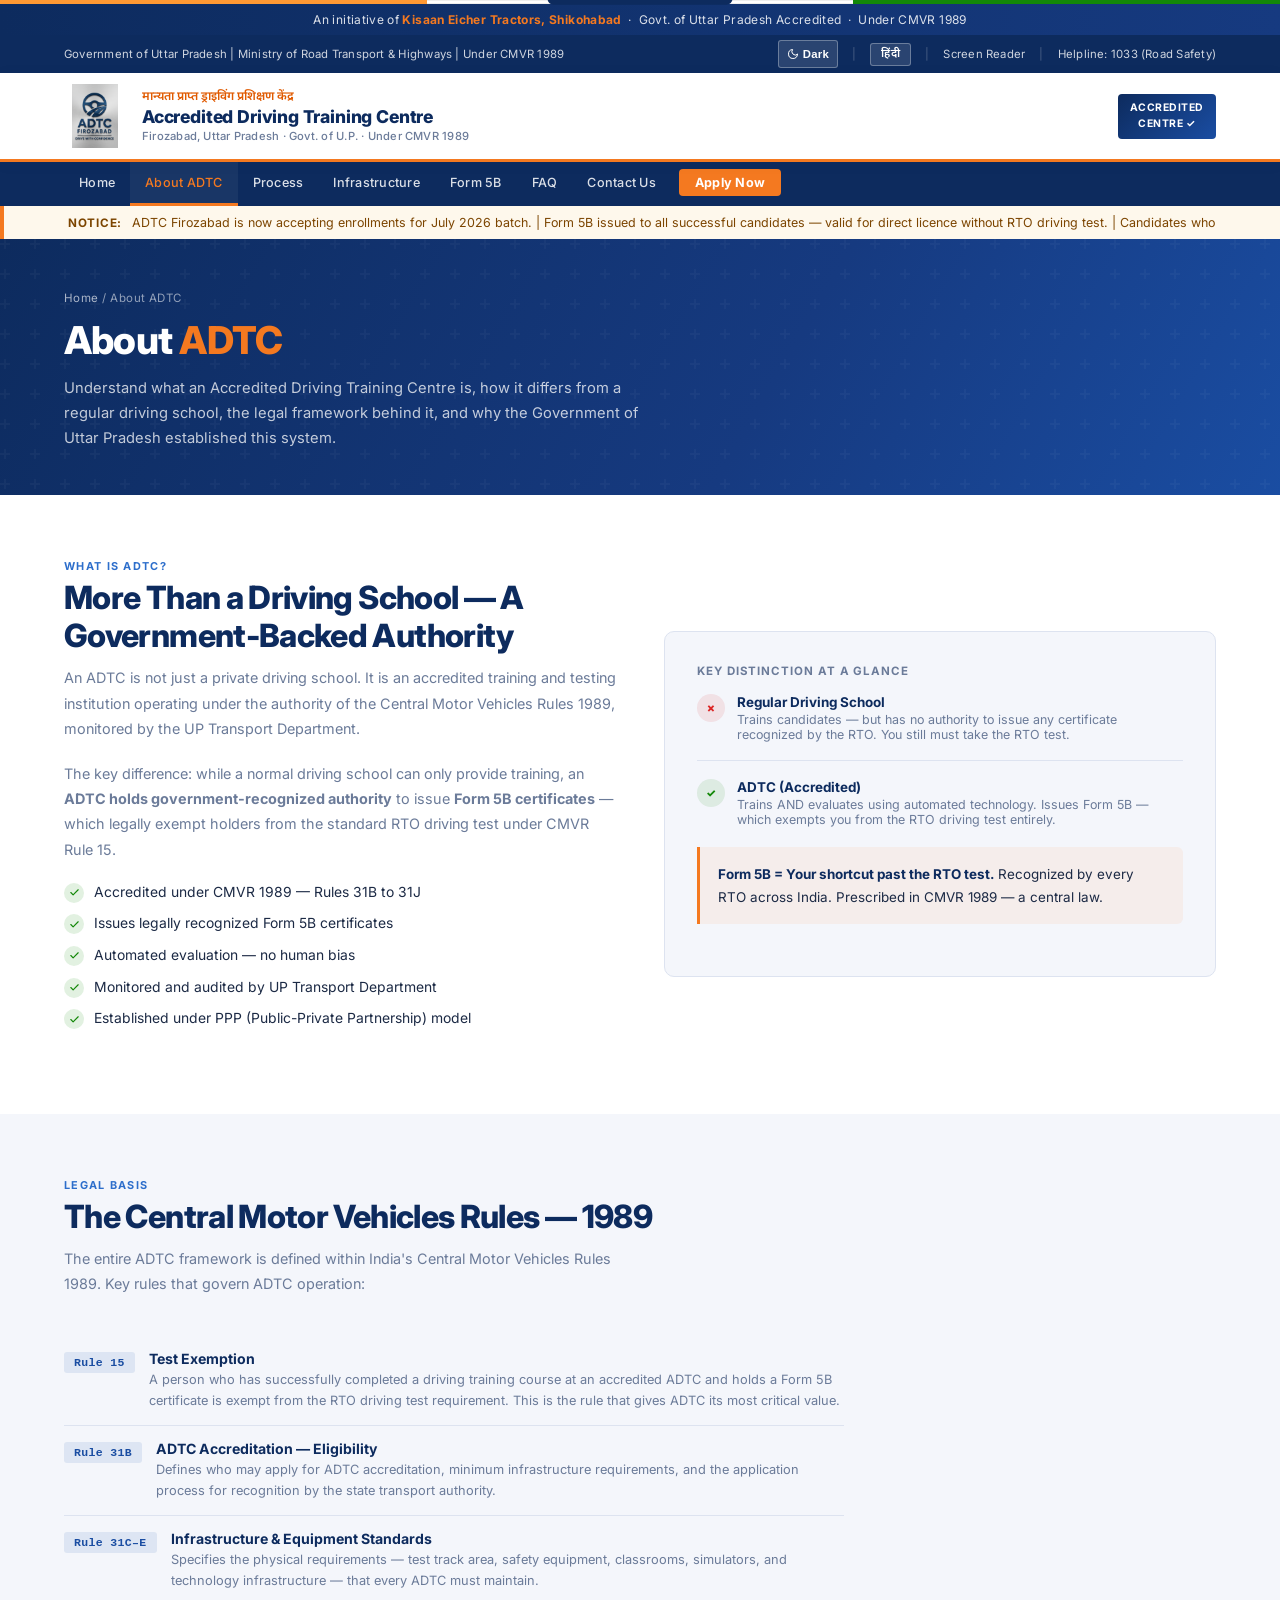
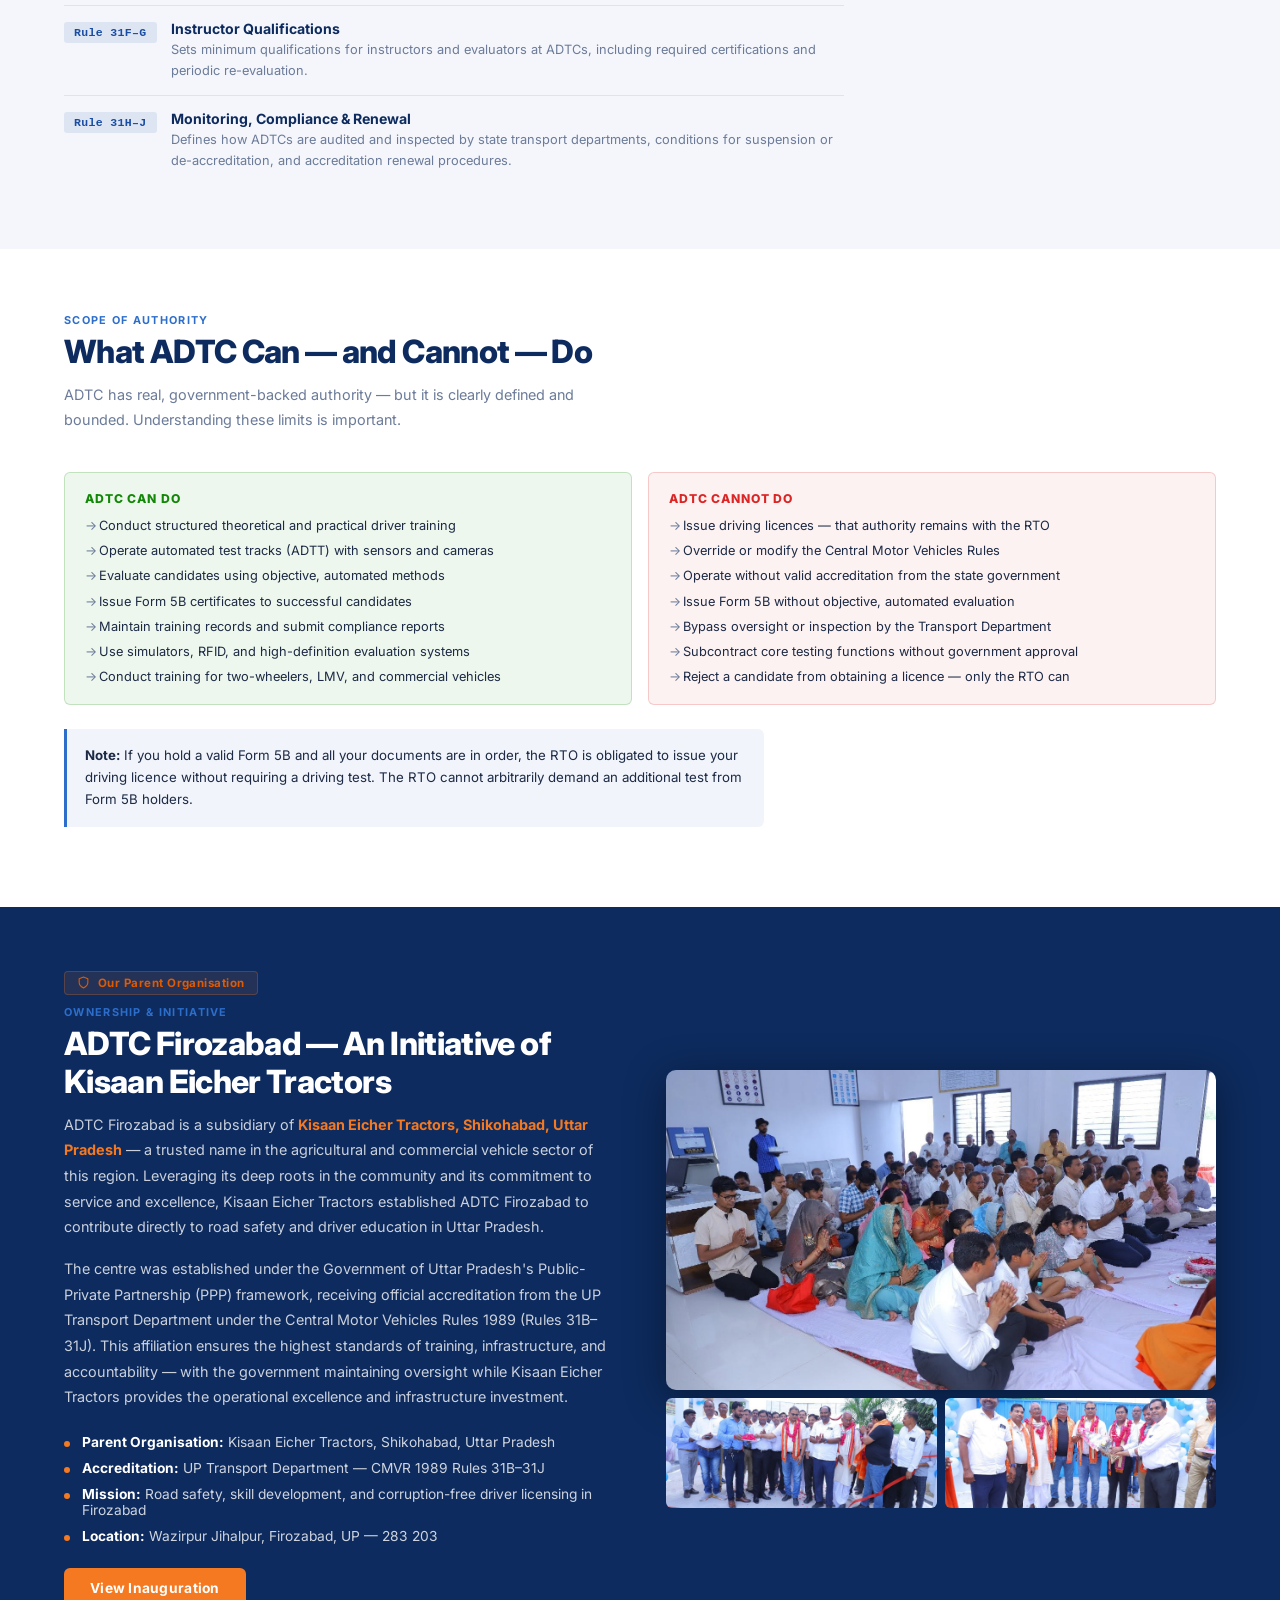
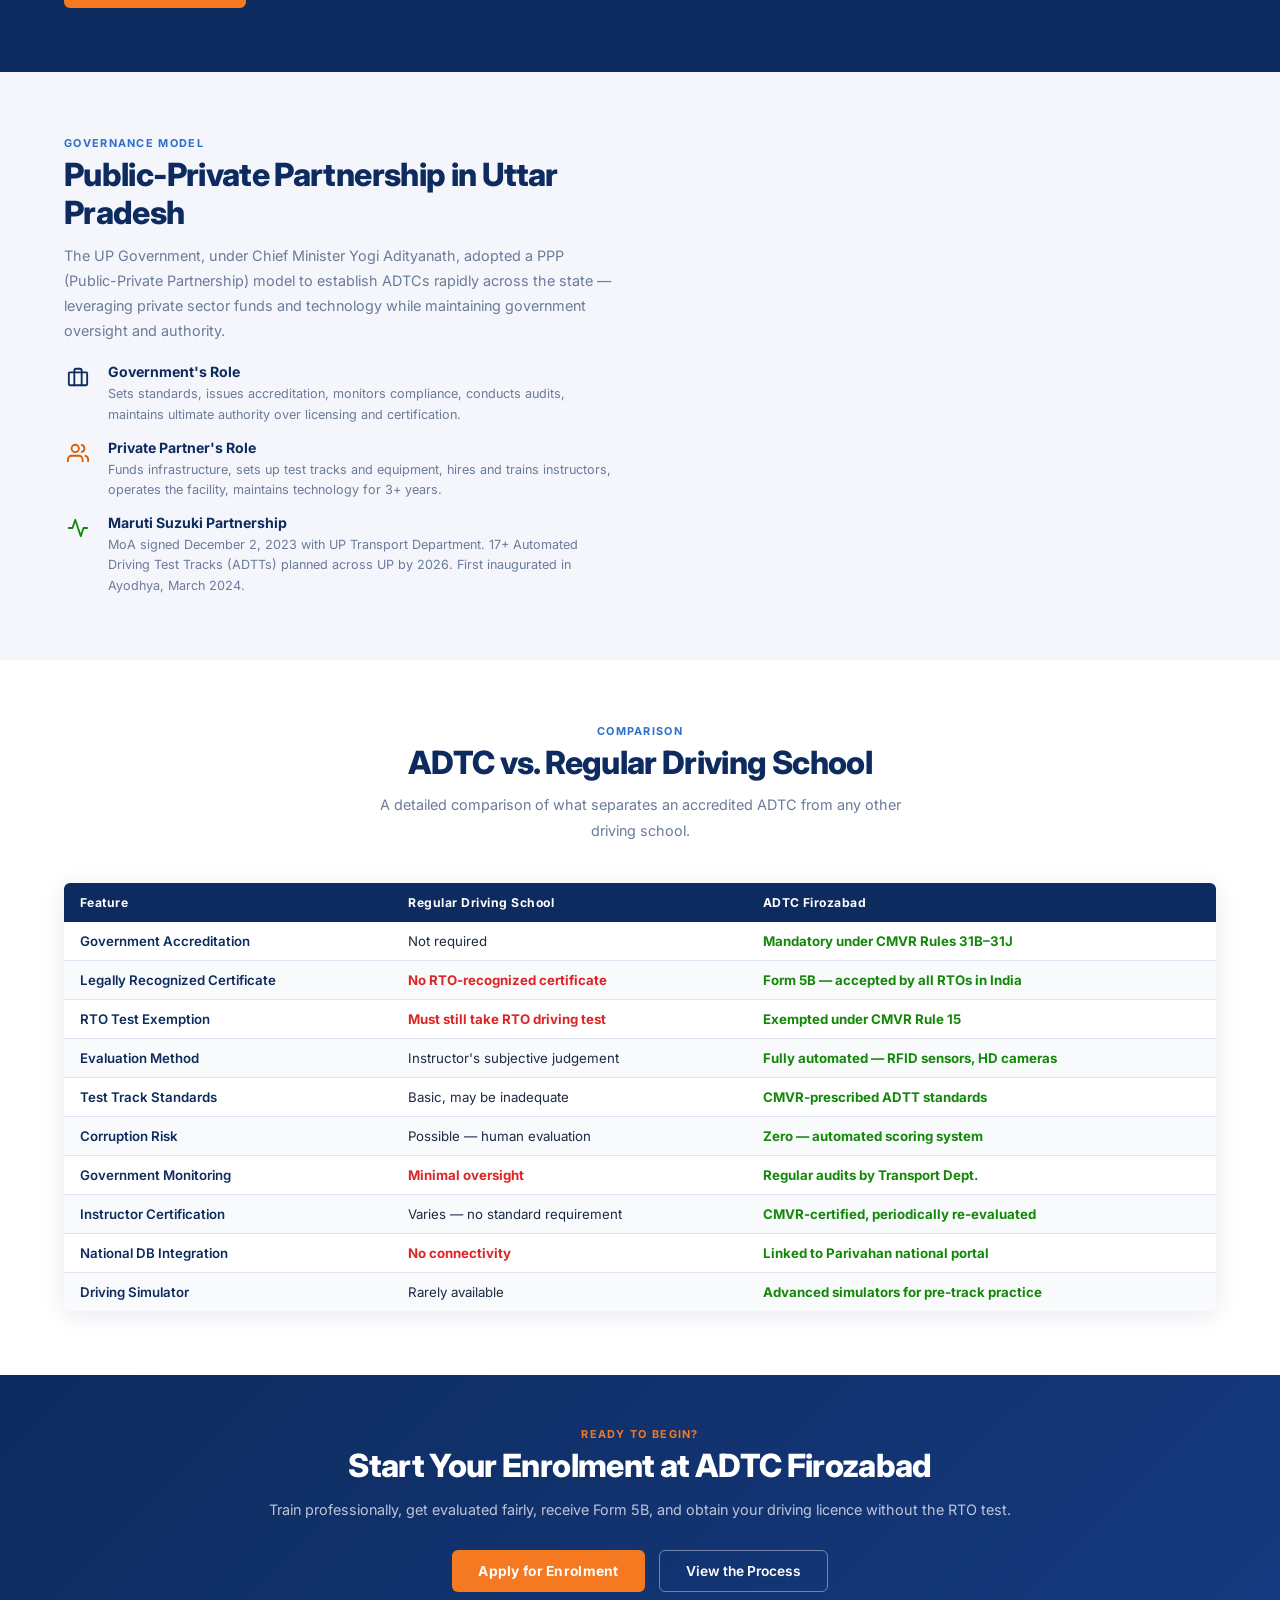
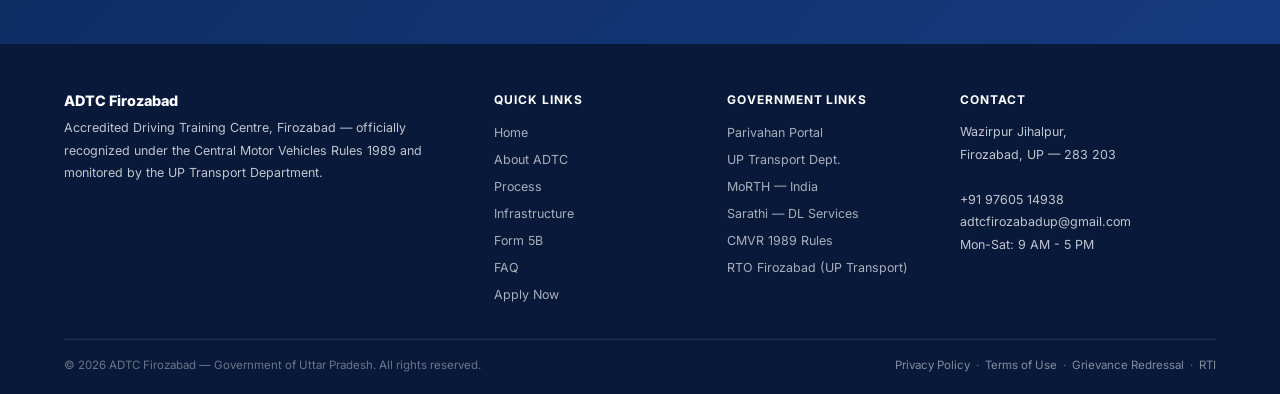
==== commit f5865edb: "Add 16 new photos, dark mode, expanded Hindi/English toggle, update email - Add 16 new facility phot" ====
--- a/about.html
+++ b/about.html
@@ -17,7 +17,8 @@
 <div class="top-strip">
   <span class="strip-left" data-key="govt-strip">Government of Uttar Pradesh | Ministry of Road Transport &amp; Highways | Under CMVR 1989</span>
   <div class="strip-right">
-    <button class="lang-btn" id="lang-toggle">हिंदी</button>
+    <button class="dark-btn" id="dark-toggle" aria-label="Toggle dark mode"><svg viewBox="0 0 24 24" fill="none" stroke="currentColor" stroke-width="2" stroke-linecap="round" stroke-linejoin="round"><path d="M21 12.79A9 9 0 1 1 11.21 3 7 7 0 0 0 21 12.79z"/></svg><span id="dark-label">Dark</span></button>
+    <span class="strip-divider">|</span><button class="lang-btn" id="lang-toggle">हिंदी</button>
     <span class="strip-divider">|</span>
     <a href="#main-content" data-key="screen">Screen Reader</a>
     <span class="strip-divider">|</span>
@@ -335,7 +336,7 @@
     </div>
     <div class="footer-col">
       <h4 data-key="f-h4">Contact</h4>
-      <p>Wazirpur Jihalpur,<br>Firozabad, UP — 283 203<br><br>+91 97605 14938<br>info@adtcfirozabad.gov.in<br>Mon-Sat: 9 AM - 5 PM</p>
+      <p>Wazirpur Jihalpur,<br>Firozabad, UP — 283 203<br><br>+91 97605 14938<br>adtcfirozabadup@gmail.com<br>Mon-Sat: 9 AM - 5 PM</p>
     </div>
   </div>
   <div class="footer-bottom">
--- a/styles.css
+++ b/styles.css
@@ -1020,3 +1020,234 @@
   .header-badge { display: none; }
   .logo-text .main-name { font-size: .95rem; }
 }
+
+/* ── DARK MODE TOGGLE BUTTON ── */
+.dark-btn {
+  background: rgba(255,255,255,.12);
+  border: 1px solid rgba(255,255,255,.30);
+  color: #fff;
+  font-size: .71rem;
+  font-weight: 600;
+  padding: 3px 8px;
+  border-radius: 3px;
+  cursor: pointer;
+  letter-spacing: .02em;
+  transition: background .2s;
+  display: inline-flex;
+  align-items: center;
+  gap: 4px;
+  line-height: 1.8;
+}
+.dark-btn:hover { background: rgba(255,255,255,.22); }
+.dark-btn svg { width: 12px; height: 12px; flex-shrink: 0; }
+
+/* ══════════════════════════════════════════════════
+   DARK MODE — Government-style dark theme
+   Activated by: <html data-theme="dark">
+   Feels like NIC / UP Govt portal in dark mode
+   ══════════════════════════════════════════════════ */
+[data-theme="dark"] {
+  --navy:    #1e3a6e;
+  --blue:    #2d5cb8;
+  --sky:     #5b8dd9;
+  --orange:  #e06a10;
+  --saffron: #f47920;
+  --green:   #1aab0a;
+  --red:     #ef4444;
+  --white:   #0a1628;
+  --off:     #0f1f3d;
+  --muted:   #8fa0bc;
+  --border:  #1e3461;
+  --text:    #dde5f5;
+  --shadow:  0 4px 24px rgba(0,0,0,.45);
+}
+
+[data-theme="dark"] body {
+  background: #0a1628;
+  color: #dde5f5;
+}
+
+/* Header */
+[data-theme="dark"] header {
+  background: #0c1b38;
+  border-bottom-color: var(--saffron);
+  box-shadow: 0 2px 12px rgba(0,0,0,.5);
+}
+[data-theme="dark"] .logo-text .main-name { color: #e8edf5; }
+[data-theme="dark"] .logo-text .sub-name  { color: #8fa0bc; }
+[data-theme="dark"] .logo-text .hindi-name { color: var(--saffron); }
+[data-theme="dark"] .header-badge {
+  background: linear-gradient(135deg, #0f2a5c, #1a3f88);
+  color: #e8edf5;
+}
+
+/* Ownership bar */
+[data-theme="dark"] .ownership-bar {
+  background: linear-gradient(90deg, #050e1f 0%, #0c1b38 100%);
+  color: rgba(220,230,250,.75);
+}
+
+/* Top strip already dark — lighten text slightly */
+[data-theme="dark"] .top-strip { background: #050e1f; }
+
+/* Nav */
+[data-theme="dark"] nav { background: #050e1f; }
+[data-theme="dark"] .nav-links li a { color: rgba(220,230,250,.80); }
+[data-theme="dark"] .nav-links li a:hover,
+[data-theme="dark"] .nav-links li a.active { color: var(--saffron); background: rgba(255,255,255,.04); }
+
+/* Notice bar */
+[data-theme="dark"] .notice-bar {
+  background: #0d1e3a;
+  border-left-color: var(--saffron);
+  color: #c9a96e;
+}
+
+/* Sections */
+[data-theme="dark"] .section-alt { background: #0f1f3d; }
+[data-theme="dark"] .section-title { color: #e0e8f8; }
+[data-theme="dark"] .section-desc  { color: #8fa0bc; }
+[data-theme="dark"] .section-label { color: #5b8dd9; }
+
+/* Cards */
+[data-theme="dark"] .card {
+  background: #0f1f3d;
+  border-color: #1e3461;
+  color: #dde5f5;
+}
+[data-theme="dark"] .card h3 { color: #e0e8f8; }
+[data-theme="dark"] .card p  { color: #8fa0bc; }
+[data-theme="dark"] .card:hover { box-shadow: 0 4px 24px rgba(0,0,0,.5); }
+
+/* Quick link tiles */
+[data-theme="dark"] a > div[style*="var(--off)"],
+[data-theme="dark"] div[style*="background:var(--off)"] {
+  background: #0f1f3d !important;
+  border-color: #1e3461 !important;
+}
+
+/* Buttons */
+[data-theme="dark"] .btn-navy {
+  background: #1e3a6e;
+}
+[data-theme="dark"] .btn-navy:hover { background: #2d5cb8; }
+[data-theme="dark"] .btn-outline {
+  border-color: rgba(255,255,255,.30);
+  color: #dde5f5;
+}
+
+/* Check list */
+[data-theme="dark"] .check-list li { color: #dde5f5; }
+[data-theme="dark"] .check-list li .chk { background: rgba(26,171,10,.15); }
+
+/* Step cards */
+[data-theme="dark"] .step-card {
+  background: #0f1f3d;
+  border-color: #1e3461;
+}
+[data-theme="dark"] .step-card h3 { color: #e0e8f8; }
+[data-theme="dark"] .step-card p  { color: #8fa0bc; }
+[data-theme="dark"] .step-number  { background: #1e3a6e; }
+
+/* Data table */
+[data-theme="dark"] .data-table-wrap { box-shadow: 0 4px 24px rgba(0,0,0,.5); }
+[data-theme="dark"] .data-table th  { background: #0c1b38; }
+[data-theme="dark"] .data-table td  { color: #dde5f5; border-bottom-color: #1e3461; }
+[data-theme="dark"] .data-table tr:nth-child(even) td { background: #0d1e3a; }
+[data-theme="dark"] .data-table tr:hover td { background: rgba(45,92,184,.10); }
+[data-theme="dark"] .data-table td:first-child { color: #9bb8e8; }
+
+/* FAQ */
+[data-theme="dark"] .faq-item { background: #0f1f3d; border-color: #1e3461; }
+[data-theme="dark"] .faq-q { color: #e0e8f8; }
+[data-theme="dark"] .faq-q:hover { background: rgba(45,92,184,.08); }
+[data-theme="dark"] .faq-a { color: #8fa0bc; border-top-color: #1e3461; }
+
+/* Form */
+[data-theme="dark"] .form-card { background: #0f1f3d; border-color: #1e3461; }
+[data-theme="dark"] .form-card h3 { color: #e0e8f8; }
+[data-theme="dark"] .form-group label { color: #9bb8e8; }
+[data-theme="dark"] .form-group input,
+[data-theme="dark"] .form-group select,
+[data-theme="dark"] .form-group textarea {
+  background: #0c1b38;
+  border-color: #1e3461;
+  color: #dde5f5;
+}
+[data-theme="dark"] .form-group input:focus,
+[data-theme="dark"] .form-group select:focus,
+[data-theme="dark"] .form-group textarea:focus {
+  border-color: var(--sky);
+  box-shadow: 0 0 0 3px rgba(91,141,217,.15);
+}
+[data-theme="dark"] .form-note { color: #8fa0bc; }
+
+/* Highlight / info boxes */
+[data-theme="dark"] .highlight-box { background: rgba(244,121,32,.08); border-left-color: var(--saffron); }
+[data-theme="dark"] .highlight-box p { color: #dde5f5; }
+[data-theme="dark"] .highlight-box strong { color: #9bb8e8; }
+[data-theme="dark"] .info-box { background: rgba(91,141,217,.08); border-left-color: var(--sky); }
+[data-theme="dark"] .info-box p { color: #dde5f5; }
+
+/* Legal rules */
+[data-theme="dark"] .legal-rule { border-bottom-color: #1e3461; }
+[data-theme="dark"] .rule-tag { background: rgba(45,92,184,.20); color: #5b8dd9; }
+[data-theme="dark"] .rule-text h4 { color: #e0e8f8; }
+[data-theme="dark"] .rule-text p  { color: #8fa0bc; }
+
+/* Auth boxes */
+[data-theme="dark"] .auth-can  { background: rgba(26,171,10,.08); border-color: rgba(26,171,10,.25); }
+[data-theme="dark"] .auth-cant { background: rgba(239,68,68,.08); border-color: rgba(239,68,68,.25); }
+[data-theme="dark"] .auth-box ul li { color: #dde5f5; }
+
+/* Contact info */
+[data-theme="dark"] .ci-label { color: #8fa0bc; }
+[data-theme="dark"] .ci-val   { color: #e0e8f8; }
+
+/* Gallery */
+[data-theme="dark"] .gallery-item { background: #0f1f3d; }
+
+/* Quick links */
+[data-theme="dark"] .quick-link {
+  background: #0f1f3d;
+  border-color: #1e3461;
+  color: #5b8dd9;
+}
+[data-theme="dark"] .quick-link:hover { border-color: #5b8dd9; color: #9bb8e8; }
+
+/* Feature items */
+[data-theme="dark"] .feature-item h4 { color: #e0e8f8; }
+[data-theme="dark"] .feature-item p  { color: #8fa0bc; }
+
+/* Tag dark */
+[data-theme="dark"] .tag-dark {
+  background: rgba(45,92,184,.15);
+  border-color: #1e3461;
+  color: #9bb8e8;
+}
+
+/* Footer — already dark, make it deeper */
+[data-theme="dark"] footer { background: #040c1c; }
+[data-theme="dark"] .footer-col p { color: rgba(200,215,245,.65); }
+[data-theme="dark"] .footer-bottom { border-top-color: rgba(255,255,255,.08); }
+
+/* Back to top */
+[data-theme="dark"] #backTop { background: #1e3a6e; }
+[data-theme="dark"] #backTop:hover { background: #2d5cb8; }
+
+/* Page hero — already dark navy gradient, just make it a bit deeper */
+[data-theme="dark"] .page-hero {
+  background: linear-gradient(120deg, #060f22 0%, #0c1b38 60%, #132044 100%);
+}
+
+/* Main hero */
+[data-theme="dark"] .main-hero {
+  background: linear-gradient(120deg, #060f22 0%, #0c1b38 60%, #0f2044 100%);
+}
+
+/* Inauguration section already very dark — fine as-is */
+
+/* Section navy — fine as-is (already dark navy bg) */
+
+/* Inline link tiles that use onmouseover/onmouseout */
+[data-theme="dark"] a:hover > div { box-shadow: 0 4px 16px rgba(0,0,0,.5) !important; }
